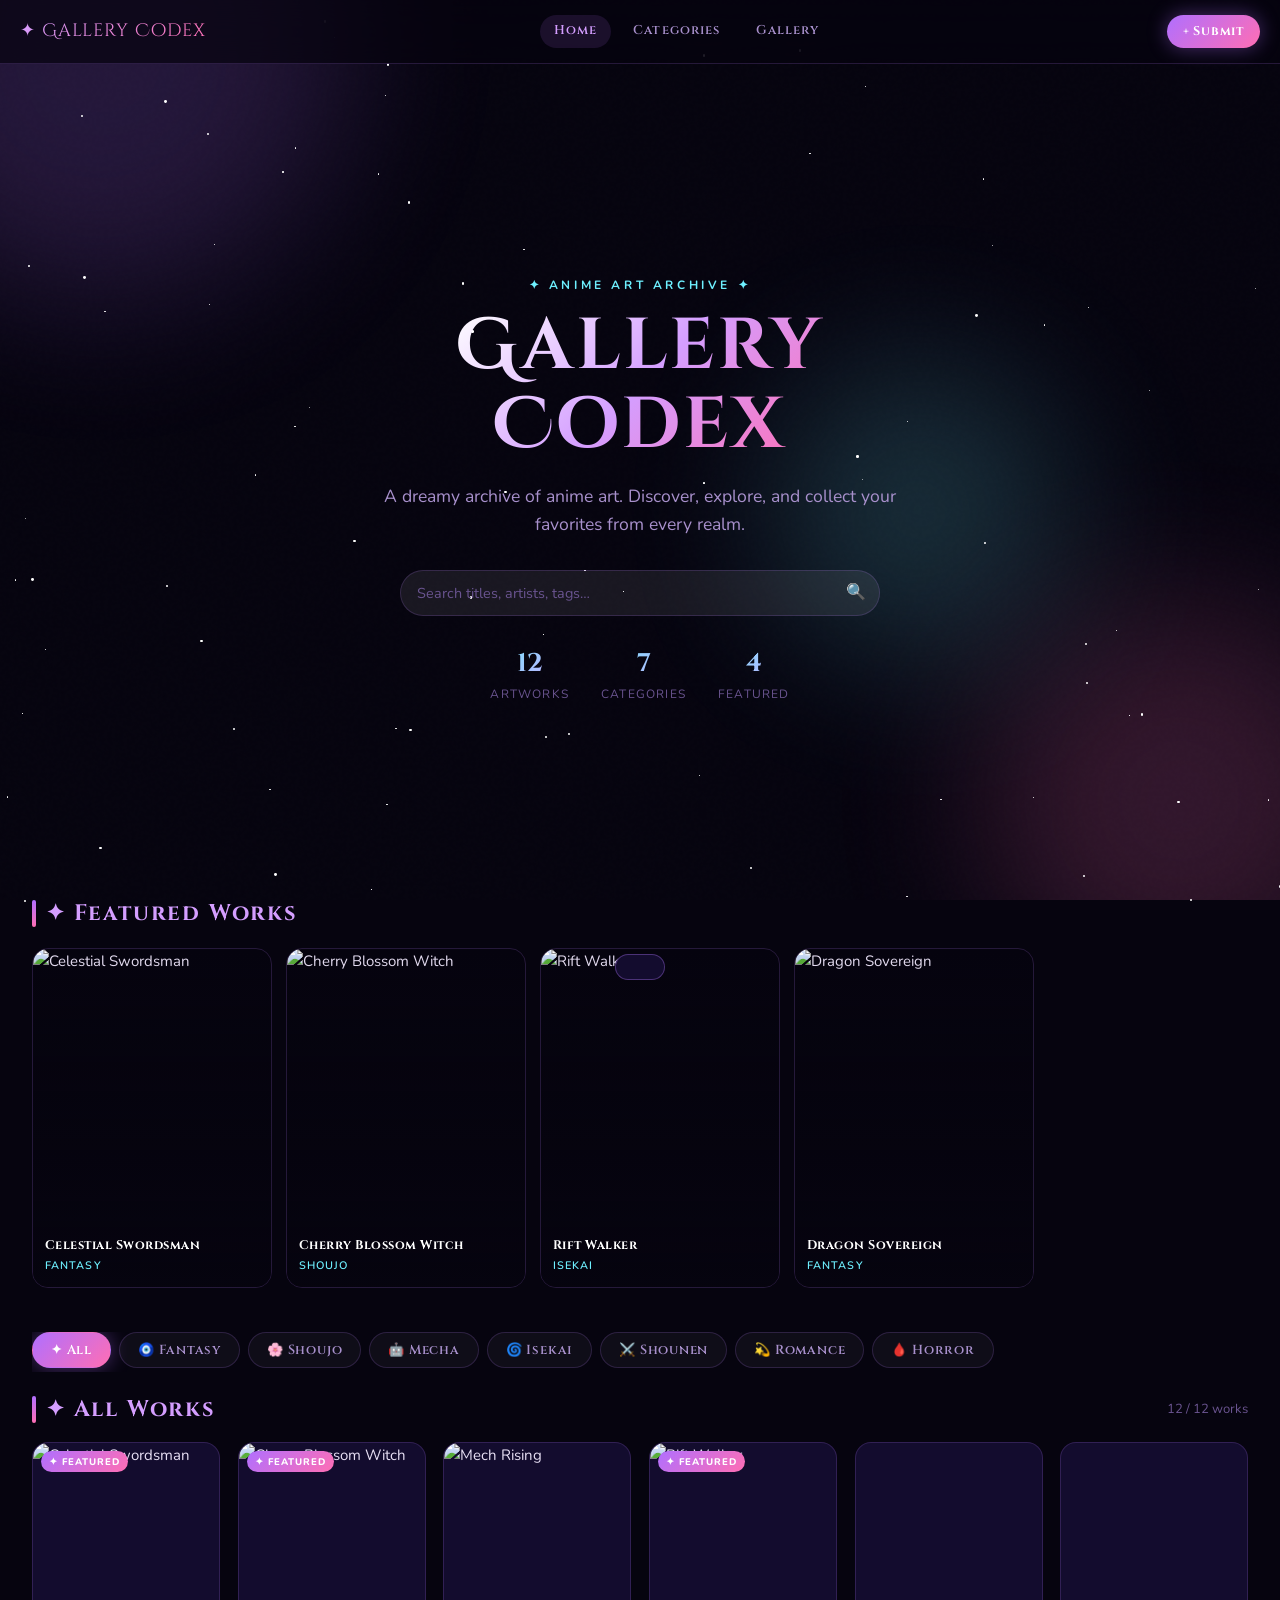
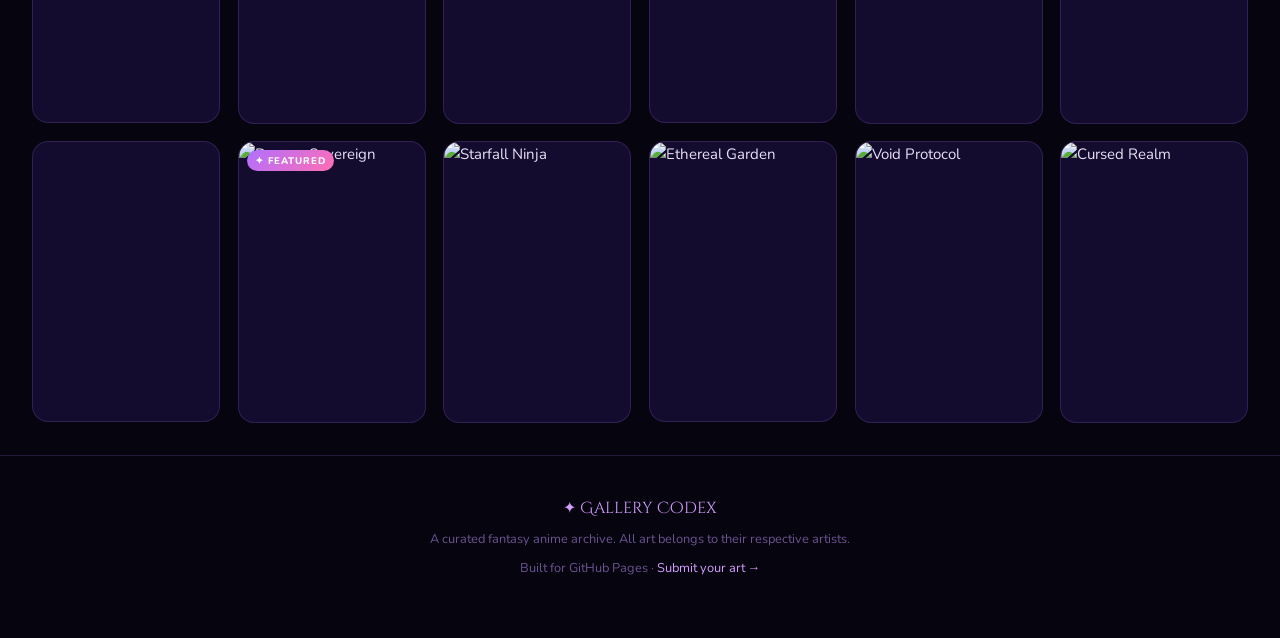
==== index.html @ fcce3d4d "Add files via upload" ====
<!DOCTYPE html>
<html lang="en">
<head>
  <meta charset="UTF-8">
  <meta name="viewport" content="width=device-width, initial-scale=1.0">
  <title>Gallery Codex — Anime Art Universe</title>
  <meta name="description" content="Discover and explore curated anime artwork in the Gallery Codex — your fantasy anime art universe.">
  <link rel="stylesheet" href="style.css">
</head>
<body>
  <!-- Background atmosphere -->
  <div class="bg-orbs">
    <div class="orb orb1"></div>
    <div class="orb orb2"></div>
    <div class="orb orb3"></div>
  </div>
  <div class="stars"></div>

  <!-- Navigation -->
  <nav class="nav">
    <a class="nav-logo" href="index.html">✦ Gallery Codex</a>
    <div class="nav-links">
      <a class="nav-link active" href="index.html">Home</a>
      <a class="nav-link" href="category.html">Categories</a>
      <a class="nav-link" href="gallery.html">Gallery</a>
    </div>
    <a class="nav-btn" href="#" id="submitBtn">+ Submit</a>
  </nav>

  <div class="page-wrap">

    <!-- Hero -->
    <section class="hero">
      <div class="hero-eyebrow">✦ ANIME ART ARCHIVE ✦</div>
      <h1 class="hero-title">Gallery<br>Codex</h1>
      <p class="hero-sub">A dreamy archive of anime art. Discover, explore, and collect your favorites from every realm.</p>

      <!-- Search -->
      <div class="hero-search">
        <div class="search-wrap">
          <input class="search-input" id="heroSearch" type="text" placeholder="Search titles, artists, tags…">
          <span class="search-icon">🔍</span>
        </div>
      </div>

      <!-- Stats (filled dynamically) -->
      <div class="hero-stats">
        <div class="stat"><div class="stat-num" id="statArt">—</div><div class="stat-label">Artworks</div></div>
        <div class="stat"><div class="stat-num" id="statCat">—</div><div class="stat-label">Categories</div></div>
        <div class="stat"><div class="stat-num" id="statFeat">—</div><div class="stat-label">Featured</div></div>
      </div>
    </section>

    <div class="container">

      <!-- Featured scrollable row -->
      <section class="reveal" style="margin-bottom:36px;">
        <div class="section-title" style="margin-bottom:16px;">✦ Featured Works</div>
        <div class="featured-row" id="featuredRow">
          <!-- skeleton loaders -->
          <div class="skeleton" style="width:200px;height:280px;flex-shrink:0;border-radius:16px;"></div>
          <div class="skeleton" style="width:200px;height:280px;flex-shrink:0;border-radius:16px;"></div>
          <div class="skeleton" style="width:200px;height:280px;flex-shrink:0;border-radius:16px;"></div>
        </div>
      </section>

      <!-- Category filter pills -->
      <section class="reveal" style="margin-bottom:20px;">
        <div class="cat-pills" id="catPills"></div>
      </section>

      <!-- Gallery heading + count -->
      <div class="reveal" style="display:flex;align-items:center;justify-content:space-between;margin-bottom:14px;flex-wrap:wrap;gap:8px;">
        <div class="section-title">✦ All Works</div>
        <span style="color:var(--text3);font-size:0.82rem;" id="resultCount"></span>
      </div>

      <!-- Main grid -->
      <div class="card-grid" id="mainGrid">
        <!-- skeleton placeholders -->
        <div class="skeleton"></div><div class="skeleton"></div>
        <div class="skeleton"></div><div class="skeleton"></div>
        <div class="skeleton"></div><div class="skeleton"></div>
      </div>

      <div class="empty-state hidden" id="emptyState">
        <div class="icon">🌌</div>
        <div>No artworks found in this realm.</div>
      </div>

      <!-- Load more -->
      <button class="load-more hidden" id="loadMore">Load More ↓</button>

      <div class="spacer"></div>
    </div>

    <!-- Footer -->
    <footer>
      <div class="logo">✦ Gallery Codex</div>
      <p>A curated fantasy anime archive. All art belongs to their respective artists.</p>
      <p style="margin-top:8px;">Built for GitHub Pages · <a href="#" id="footerForm" style="color:var(--primary2);">Submit your art →</a></p>
    </footer>
  </div>

  <script src="config.js"></script>
  <script src="script.js"></script>
  <script>
    // ── Index page logic ──────────────────────────────────────
    let ALL_DATA = [];
    let filtered = [];
    let currentCat = "all";
    let page = 0;
    const PER_PAGE = CONFIG.itemsPerPage;

    // Init
    document.addEventListener("DOMContentLoaded", async () => {
      ALL_DATA = await loadGalleryData();
      updateStats();
      renderFeatured();
      buildCategoryPills();
      applyFilter("all");

      // Submit button → form link
      document.getElementById("submitBtn").href = CONFIG.FORM_URL;
      document.getElementById("footerForm").href = CONFIG.FORM_URL;

      // Hero search
      const heroSearch = document.getElementById("heroSearch");
      heroSearch.addEventListener("input", () => {
        const q = heroSearch.value.toLowerCase().trim();
        if (q.length === 0) { applyFilter(currentCat); return; }
        filtered = ALL_DATA.filter(d =>
          d.title.toLowerCase().includes(q) ||
          (d.artist || "").toLowerCase().includes(q) ||
          (d.tags || "").toLowerCase().includes(q) ||
          (d.category || "").toLowerCase().includes(q)
        );
        page = 0;
        showPage();
      });

      // Load more
      document.getElementById("loadMore").addEventListener("click", () => {
        page++;
        showPage(true);
      });
    });

    function updateStats() {
      const cats = new Set(ALL_DATA.map(d => d.category).filter(Boolean));
      const feat = ALL_DATA.filter(d => d.featured === "true").length;
      document.getElementById("statArt").textContent = ALL_DATA.length;
      document.getElementById("statCat").textContent = cats.size;
      document.getElementById("statFeat").textContent = feat;
    }

    function renderFeatured() {
      const row = document.getElementById("featuredRow");
      row.innerHTML = "";
      ALL_DATA.filter(d => d.featured === "true").slice(0, 8).forEach(item => {
        const card = document.createElement("div");
        card.className = "featured-card";
        card.innerHTML = `
          <img src="${item.image}" alt="${item.title}" loading="lazy"
               onerror="this.src='https://picsum.photos/seed/${item.id}/400/560'">
          <div class="card-overlay">
            <div class="card-title">${item.title}</div>
            <div class="card-cat">${item.category}</div>
          </div>
        `;
        card.addEventListener("click", () => openModal(item));
        row.appendChild(card);
      });
    }

    function buildCategoryPills() {
      const pills = document.getElementById("catPills");
      pills.innerHTML = "";
      const cats = ["all", ...new Set(ALL_DATA.map(d => d.category).filter(Boolean))];
      cats.forEach(cat => {
        const btn = document.createElement("button");
        btn.className = "cat-pill" + (cat === "all" ? " active" : "");
        const meta = CONFIG.categories.find(c => c.id === cat);
        btn.textContent = meta ? `${meta.icon} ${meta.label}` : cat.charAt(0).toUpperCase() + cat.slice(1);
        btn.addEventListener("click", () => {
          document.querySelectorAll(".cat-pill").forEach(p => p.classList.remove("active"));
          btn.classList.add("active");
          currentCat = cat;
          document.getElementById("heroSearch").value = "";
          applyFilter(cat);
        });
        pills.appendChild(btn);
      });
    }

    function applyFilter(cat) {
      currentCat = cat;
      filtered = cat === "all" ? [...ALL_DATA] : ALL_DATA.filter(d => d.category === cat);
      page = 0;
      showPage();
    }

    function showPage(append = false) {
      const grid = document.getElementById("mainGrid");
      const start = page * PER_PAGE;
      const slice = filtered.slice(start, start + PER_PAGE);
      const countEl = document.getElementById("resultCount");
      const loadBtn = document.getElementById("loadMore");
      const emptyEl = document.getElementById("emptyState");

      if (!append) grid.innerHTML = "";

      if (filtered.length === 0) {
        emptyEl.classList.remove("hidden");
        countEl.textContent = "";
        loadBtn.classList.add("hidden");
        return;
      }
      emptyEl.classList.add("hidden");

      // Count display
      const shown = Math.min((page + 1) * PER_PAGE, filtered.length);
      countEl.textContent = `${shown} / ${filtered.length} works`;

      slice.forEach((item, i) => grid.appendChild(buildCard(item, append ? i : page * PER_PAGE + i)));

      // Load more visibility
      if (shown < filtered.length) loadBtn.classList.remove("hidden");
      else loadBtn.classList.add("hidden");
    }
  </script>
</body>
</html>
---- style.css ----
/* ============================================================
   GALLERY CODEX — Global Stylesheet
   Theme: Fantasy · Dreamy · Dark Aurora
   Mobile-first, scales to desktop
   ============================================================ */

@import url('https://fonts.googleapis.com/css2?family=Cinzel+Decorative:wght@400;700;900&family=Cinzel:wght@400;600;700&family=Nunito:ital,wght@0,300;0,400;0,600;0,700;1,400&display=swap');

/* ── CSS Variables ──────────────────────────────────────────── */
:root {
  --bg:         #06040f;
  --bg2:        #0d0820;
  --bg3:        #130c2e;
  --surface:    rgba(255,255,255,0.04);
  --surface2:   rgba(255,255,255,0.08);
  --border:     rgba(180,120,255,0.18);
  --border2:    rgba(180,120,255,0.35);

  --primary:    #b06fff;
  --primary2:   #d49eff;
  --accent1:    #ff6eb4;
  --accent2:    #6ef0ff;
  --accent3:    #ffe06e;
  --gold:       #ffd77a;

  --text:       #e8e0f5;
  --text2:      #a890cc;
  --text3:      #6a5490;

  --radius:     16px;
  --radius-sm:  8px;
  --radius-lg:  24px;
  --shadow:     0 8px 32px rgba(80,20,160,0.35);
  --glow:       0 0 20px rgba(176,111,255,0.4);
  --glow2:      0 0 40px rgba(255,110,180,0.3);

  --nav-h:      64px;
  --font-disp:  'Cinzel Decorative', serif;
  --font-head:  'Cinzel', serif;
  --font-body:  'Nunito', sans-serif;

  --ease-bounce: cubic-bezier(0.34,1.56,0.64,1);
  --ease-smooth: cubic-bezier(0.4,0,0.2,1);
}

/* ── Reset ──────────────────────────────────────────────────── */
*, *::before, *::after { box-sizing: border-box; margin: 0; padding: 0; }
html { scroll-behavior: smooth; }
body {
  background: var(--bg);
  color: var(--text);
  font-family: var(--font-body);
  font-size: 15px;
  line-height: 1.6;
  min-height: 100vh;
  overflow-x: hidden;
}
img { display: block; max-width: 100%; }
a { color: inherit; text-decoration: none; }
button { cursor: pointer; border: none; background: none; font-family: inherit; }

/* ── Scrollbar ──────────────────────────────────────────────── */
::-webkit-scrollbar { width: 6px; }
::-webkit-scrollbar-track { background: var(--bg2); }
::-webkit-scrollbar-thumb { background: var(--primary); border-radius: 99px; }

/* ── Background Orbs ────────────────────────────────────────── */
.bg-orbs {
  position: fixed; inset: 0; z-index: 0; pointer-events: none; overflow: hidden;
}
.orb {
  position: absolute; border-radius: 50%; filter: blur(80px); opacity: 0.18;
  animation: orbFloat 12s ease-in-out infinite alternate;
}
.orb1 { width: 500px; height: 500px; background: var(--primary); top: -200px; left: -150px; animation-delay: 0s; }
.orb2 { width: 400px; height: 400px; background: var(--accent1); bottom: -100px; right: -100px; animation-delay: -4s; }
.orb3 { width: 300px; height: 300px; background: var(--accent2); top: 40%; left: 60%; animation-delay: -8s; }
@keyframes orbFloat {
  from { transform: translate(0,0) scale(1); }
  to   { transform: translate(30px, 40px) scale(1.1); }
}

/* ── Star Particles ─────────────────────────────────────────── */
.stars { position: fixed; inset: 0; z-index: 0; pointer-events: none; }
.star {
  position: absolute; border-radius: 50%; background: #fff;
  animation: twinkle var(--dur, 3s) ease-in-out infinite alternate;
}
@keyframes twinkle { from { opacity: 0.1; } to { opacity: 0.8; } }

/* ── Noise Overlay ──────────────────────────────────────────── */
body::after {
  content: ''; position: fixed; inset: 0; z-index: 1; pointer-events: none;
  background-image: url("data:image/svg+xml,%3Csvg viewBox='0 0 256 256' xmlns='http://www.w3.org/2000/svg'%3E%3Cfilter id='n'%3E%3CfeTurbulence type='fractalNoise' baseFrequency='0.9' numOctaves='4' stitchTiles='stitch'/%3E%3C/filter%3E%3Crect width='100%25' height='100%25' filter='url(%23n)' opacity='0.03'/%3E%3C/svg%3E");
  opacity: 0.4;
}

/* ── NAV ────────────────────────────────────────────────────── */
.nav {
  position: fixed; top: 0; left: 0; right: 0; z-index: 100;
  height: var(--nav-h);
  display: flex; align-items: center; justify-content: space-between;
  padding: 0 20px;
  background: rgba(6,4,15,0.7);
  backdrop-filter: blur(20px);
  border-bottom: 1px solid var(--border);
}
.nav-logo {
  font-family: var(--font-disp); font-size: 1.1rem;
  background: linear-gradient(135deg, var(--primary2), var(--accent1));
  -webkit-background-clip: text; -webkit-text-fill-color: transparent;
  letter-spacing: 0.05em;
}
.nav-links { display: flex; gap: 8px; }
.nav-link {
  padding: 6px 14px; border-radius: 99px; font-size: 0.8rem; font-weight: 600;
  color: var(--text2); transition: all 0.2s var(--ease-smooth);
  font-family: var(--font-head); letter-spacing: 0.08em;
}
.nav-link:hover, .nav-link.active {
  color: var(--primary2);
  background: rgba(176,111,255,0.12);
}
.nav-btn {
  padding: 7px 16px; border-radius: 99px; font-size: 0.78rem; font-weight: 700;
  background: linear-gradient(135deg, var(--primary), var(--accent1));
  color: #fff; font-family: var(--font-head); letter-spacing: 0.06em;
  transition: all 0.2s var(--ease-smooth); box-shadow: var(--glow);
}
.nav-btn:hover { transform: translateY(-1px); box-shadow: var(--glow), var(--glow2); }

.page-wrap {
  position: relative; z-index: 2;
  padding-top: var(--nav-h);
  min-height: 100vh;
}

/* ── SEARCH BAR ─────────────────────────────────────────────── */
.search-wrap {
  position: relative; display: flex; align-items: center;
}
.search-input {
  width: 100%; padding: 12px 44px 12px 16px;
  background: var(--surface2); border: 1px solid var(--border);
  border-radius: 99px; color: var(--text); font-family: var(--font-body);
  font-size: 0.9rem; outline: none; transition: all 0.25s;
}
.search-input::placeholder { color: var(--text3); }
.search-input:focus {
  border-color: var(--primary); box-shadow: var(--glow);
  background: rgba(176,111,255,0.08);
}
.search-icon {
  position: absolute; right: 14px; color: var(--text3);
  font-size: 1rem; pointer-events: none;
}

/* ── SECTION TITLES ─────────────────────────────────────────── */
.section-title {
  font-family: var(--font-head); font-size: clamp(1.1rem, 4vw, 1.4rem);
  font-weight: 700; color: var(--primary2);
  letter-spacing: 0.08em;
  display: flex; align-items: center; gap: 10px;
}
.section-title::before {
  content: ''; display: inline-block;
  width: 4px; height: 1.2em; border-radius: 2px;
  background: linear-gradient(to bottom, var(--primary), var(--accent1));
}

/* ── GRID ───────────────────────────────────────────────────── */
.card-grid {
  display: grid;
  grid-template-columns: repeat(2, 1fr);
  gap: 14px;
}
@media (min-width: 480px) { .card-grid { grid-template-columns: repeat(3, 1fr); } }
@media (min-width: 768px) { .card-grid { grid-template-columns: repeat(4, 1fr); gap: 18px; } }
@media (min-width: 1200px) { .card-grid { grid-template-columns: repeat(6, 1fr); } }

/* ── CARD ───────────────────────────────────────────────────── */
.card {
  position: relative; border-radius: var(--radius);
  overflow: hidden; cursor: pointer;
  aspect-ratio: 2/3;
  background: var(--bg3);
  border: 1px solid var(--border);
  transition: transform 0.3s var(--ease-bounce), box-shadow 0.3s var(--ease-smooth);
  animation: cardIn 0.5s var(--ease-bounce) both;
}
@keyframes cardIn {
  from { opacity: 0; transform: translateY(20px) scale(0.95); }
  to   { opacity: 1; transform: none; }
}
.card:hover {
  transform: translateY(-6px) scale(1.02);
  box-shadow: var(--shadow), var(--glow);
  border-color: var(--primary);
  z-index: 2;
}
.card img {
  width: 100%; height: 100%; object-fit: cover;
  transition: transform 0.5s var(--ease-smooth);
}
.card:hover img { transform: scale(1.08); }
.card-overlay {
  position: absolute; inset: 0;
  background: linear-gradient(to top, rgba(6,4,15,0.95) 0%, rgba(6,4,15,0.4) 50%, transparent 100%);
  display: flex; flex-direction: column; justify-content: flex-end;
  padding: 12px; opacity: 0; transition: opacity 0.3s;
}
.card:hover .card-overlay { opacity: 1; }
.card-title {
  font-family: var(--font-head); font-size: 0.78rem; font-weight: 700;
  color: #fff; line-height: 1.3; letter-spacing: 0.04em;
}
.card-cat {
  font-size: 0.68rem; color: var(--accent2); margin-top: 3px;
  font-weight: 600; text-transform: uppercase; letter-spacing: 0.1em;
}
.card-badge {
  position: absolute; top: 8px; left: 8px;
  background: linear-gradient(135deg, var(--primary), var(--accent1));
  color: #fff; font-size: 0.6rem; font-weight: 800;
  padding: 3px 8px; border-radius: 99px; letter-spacing: 0.1em;
  text-transform: uppercase;
}

/* ── CATEGORY PILLS ─────────────────────────────────────────── */
.cat-pills {
  display: flex; gap: 8px; overflow-x: auto; padding-bottom: 4px;
  scrollbar-width: none;
}
.cat-pills::-webkit-scrollbar { display: none; }
.cat-pill {
  flex-shrink: 0; padding: 8px 18px; border-radius: 99px;
  background: var(--surface); border: 1px solid var(--border);
  color: var(--text2); font-size: 0.82rem; font-weight: 600;
  font-family: var(--font-head); letter-spacing: 0.06em;
  transition: all 0.2s var(--ease-smooth); cursor: pointer;
}
.cat-pill:hover { border-color: var(--primary); color: var(--primary2); }
.cat-pill.active {
  background: linear-gradient(135deg, var(--primary), var(--accent1));
  border-color: transparent; color: #fff;
  box-shadow: var(--glow);
}

/* ── FEATURED ROW ───────────────────────────────────────────── */
.featured-row {
  display: flex; gap: 14px; overflow-x: auto; padding-bottom: 8px;
  scrollbar-width: none;
}
.featured-row::-webkit-scrollbar { display: none; }
.featured-card {
  flex-shrink: 0; width: 200px; height: 280px;
  border-radius: var(--radius); overflow: hidden; position: relative;
  border: 1px solid var(--border);
  transition: transform 0.3s var(--ease-bounce), box-shadow 0.3s;
  cursor: pointer;
}
@media (min-width: 768px) { .featured-card { width: 240px; height: 340px; } }
.featured-card:hover {
  transform: translateY(-8px) scale(1.03);
  box-shadow: var(--shadow), var(--glow), var(--glow2);
  border-color: var(--accent1);
}
.featured-card img { width: 100%; height: 100%; object-fit: cover; }
.featured-card .card-overlay { opacity: 1; }

/* ── TOAST ──────────────────────────────────────────────────── */
.toast {
  position: fixed; bottom: 20px; left: 50%; transform: translateX(-50%) translateY(100px);
  background: var(--bg3); border: 1px solid var(--border2);
  color: var(--text); padding: 12px 24px; border-radius: 99px;
  font-size: 0.85rem; font-weight: 600; z-index: 999;
  transition: transform 0.35s var(--ease-bounce);
  backdrop-filter: blur(12px); white-space: nowrap;
}
.toast.show { transform: translateX(-50%) translateY(0); }

/* ── LOADING SKELETON ───────────────────────────────────────── */
.skeleton {
  background: linear-gradient(90deg, var(--bg3) 25%, var(--surface2) 50%, var(--bg3) 75%);
  background-size: 200% 100%;
  animation: shimmer 1.5s infinite;
  border-radius: var(--radius);
  aspect-ratio: 2/3;
}
@keyframes shimmer { from { background-position: 200% 0; } to { background-position: -200% 0; } }

/* ── MODAL / LIGHTBOX ───────────────────────────────────────── */
.modal-bg {
  position: fixed; inset: 0; z-index: 200;
  background: rgba(6,4,15,0.92);
  backdrop-filter: blur(12px);
  display: flex; align-items: center; justify-content: center;
  padding: 20px;
  opacity: 0; pointer-events: none;
  transition: opacity 0.3s;
}
.modal-bg.open { opacity: 1; pointer-events: all; }
.modal {
  background: var(--bg2); border: 1px solid var(--border2);
  border-radius: var(--radius-lg); overflow: hidden;
  max-width: 900px; width: 100%;
  display: flex; flex-direction: column;
  max-height: 90vh; overflow-y: auto;
  box-shadow: var(--shadow), var(--glow);
  transform: scale(0.9); transition: transform 0.35s var(--ease-bounce);
}
.modal-bg.open .modal { transform: scale(1); }
@media (min-width: 700px) { .modal { flex-direction: row; } }
.modal-img { width: 100%; max-height: 300px; object-fit: cover; }
@media (min-width: 700px) { .modal-img { width: 45%; max-height: none; } }
.modal-info { padding: 24px; flex: 1; display: flex; flex-direction: column; gap: 12px; }
.modal-title {
  font-family: var(--font-head); font-size: 1.4rem; font-weight: 700;
  background: linear-gradient(135deg, var(--primary2), var(--accent1));
  -webkit-background-clip: text; -webkit-text-fill-color: transparent;
}
.modal-artist { color: var(--text2); font-size: 0.85rem; }
.modal-cat {
  display: inline-block; padding: 4px 14px; border-radius: 99px;
  background: rgba(176,111,255,0.15); border: 1px solid var(--primary);
  color: var(--primary2); font-size: 0.78rem; font-weight: 700;
  letter-spacing: 0.08em; text-transform: uppercase; width: fit-content;
}
.modal-desc { color: var(--text2); font-size: 0.9rem; line-height: 1.7; }
.modal-tags { display: flex; flex-wrap: wrap; gap: 6px; }
.tag {
  padding: 4px 12px; border-radius: 99px;
  background: var(--surface); border: 1px solid var(--border);
  color: var(--text2); font-size: 0.75rem; font-weight: 600;
}
.modal-close {
  position: absolute; top: 16px; right: 16px;
  background: var(--surface2); border: 1px solid var(--border);
  color: var(--text); width: 36px; height: 36px; border-radius: 50%;
  font-size: 1.1rem; display: flex; align-items: center; justify-content: center;
  transition: all 0.2s; cursor: pointer;
}
.modal-close:hover { background: rgba(255,110,180,0.2); border-color: var(--accent1); }
.modal-actions { display: flex; gap: 10px; margin-top: auto; padding-top: 12px; }
.btn {
  flex: 1; padding: 10px 16px; border-radius: 99px;
  font-family: var(--font-head); font-size: 0.8rem; font-weight: 700;
  letter-spacing: 0.08em; transition: all 0.2s var(--ease-smooth);
  display: flex; align-items: center; justify-content: center; gap: 6px;
}
.btn-primary {
  background: linear-gradient(135deg, var(--primary), var(--accent1));
  color: #fff; box-shadow: var(--glow);
}
.btn-primary:hover { transform: translateY(-2px); box-shadow: var(--glow), var(--glow2); }
.btn-ghost {
  background: var(--surface); border: 1px solid var(--border);
  color: var(--text2);
}
.btn-ghost:hover { border-color: var(--primary); color: var(--primary2); }

/* ── FOOTER ─────────────────────────────────────────────────── */
footer {
  text-align: center; padding: 40px 20px 60px;
  color: var(--text3); font-size: 0.8rem;
  border-top: 1px solid var(--border);
}
footer .logo { font-family: var(--font-disp); font-size: 1rem; color: var(--primary2); margin-bottom: 8px; }

/* ── UTILITY ─────────────────────────────────────────────────── */
.container { max-width: 1400px; margin: 0 auto; padding: 0 16px; }
@media (min-width: 768px) { .container { padding: 0 32px; } }
.spacer { height: 32px; }
.hidden { display: none !important; }
.empty-state {
  grid-column: 1/-1; text-align: center; padding: 60px 20px;
  color: var(--text3); font-family: var(--font-head);
}
.empty-state .icon { font-size: 3rem; margin-bottom: 12px; }
.load-more {
  width: 100%; padding: 14px; border-radius: 99px; margin-top: 24px;
  background: var(--surface); border: 1px solid var(--border2);
  color: var(--primary2); font-family: var(--font-head);
  font-size: 0.85rem; font-weight: 700; letter-spacing: 0.1em;
  transition: all 0.25s var(--ease-smooth);
}
.load-more:hover {
  background: rgba(176,111,255,0.15);
  box-shadow: var(--glow); transform: translateY(-2px);
}
.no-results { display: none; }

/* ── HERO ────────────────────────────────────────────────────── */
.hero {
  min-height: 65vw; max-height: 600px;
  display: flex; flex-direction: column; align-items: center; justify-content: center;
  text-align: center; padding: 60px 24px 40px;
  position: relative; overflow: hidden;
}
.hero-eyebrow {
  font-size: 0.75rem; letter-spacing: 0.3em; text-transform: uppercase;
  color: var(--accent2); font-weight: 700; margin-bottom: 12px;
  animation: fadeUp 0.6s var(--ease-smooth) 0.1s both;
}
.hero-title {
  font-family: var(--font-disp); font-size: clamp(2rem, 8vw, 4.5rem);
  line-height: 1.1; letter-spacing: 0.04em; margin-bottom: 16px;
  background: linear-gradient(135deg, #fff 0%, var(--primary2) 50%, var(--accent1) 100%);
  -webkit-background-clip: text; -webkit-text-fill-color: transparent;
  animation: fadeUp 0.6s var(--ease-smooth) 0.2s both;
}
.hero-sub {
  font-size: clamp(0.9rem, 2.5vw, 1.1rem); color: var(--text2);
  max-width: 520px; margin-bottom: 32px;
  animation: fadeUp 0.6s var(--ease-smooth) 0.3s both;
}
.hero-search {
  width: 100%; max-width: 480px; margin-bottom: 28px;
  animation: fadeUp 0.6s var(--ease-smooth) 0.4s both;
}
.hero-stats {
  display: flex; gap: 32px; justify-content: center;
  animation: fadeUp 0.6s var(--ease-smooth) 0.5s both;
}
.stat { text-align: center; }
.stat-num {
  font-family: var(--font-head); font-size: 1.6rem; font-weight: 700;
  background: linear-gradient(135deg, var(--accent2), var(--primary2));
  -webkit-background-clip: text; -webkit-text-fill-color: transparent;
}
.stat-label { font-size: 0.75rem; color: var(--text3); text-transform: uppercase; letter-spacing: 0.1em; }
@keyframes fadeUp {
  from { opacity: 0; transform: translateY(24px); }
  to   { opacity: 1; transform: none; }
}

/* ── CATEGORY PAGE CARDS ────────────────────────────────────── */
.cat-big-grid {
  display: grid;
  grid-template-columns: repeat(2, 1fr);
  gap: 14px;
}
@media (min-width: 600px) { .cat-big-grid { grid-template-columns: repeat(3, 1fr); } }
@media (min-width: 900px) { .cat-big-grid { grid-template-columns: repeat(4, 1fr); } }
.cat-big-card {
  position: relative; border-radius: var(--radius-lg); overflow: hidden;
  aspect-ratio: 1; cursor: pointer;
  border: 1px solid var(--border);
  transition: all 0.3s var(--ease-bounce);
}
.cat-big-card:hover {
  transform: translateY(-6px) scale(1.02);
  border-color: var(--primary); box-shadow: var(--shadow), var(--glow);
}
.cat-big-card img { width: 100%; height: 100%; object-fit: cover; }
.cat-big-label {
  position: absolute; inset: 0; display: flex; flex-direction: column;
  align-items: center; justify-content: flex-end; padding: 20px;
  background: linear-gradient(to top, rgba(6,4,15,0.9) 0%, transparent 60%);
}
.cat-big-icon { font-size: 2rem; margin-bottom: 4px; }
.cat-big-name {
  font-family: var(--font-head); font-size: 1rem; font-weight: 700;
  color: #fff; letter-spacing: 0.08em; text-transform: uppercase;
}
.cat-big-count { font-size: 0.75rem; color: var(--text2); }
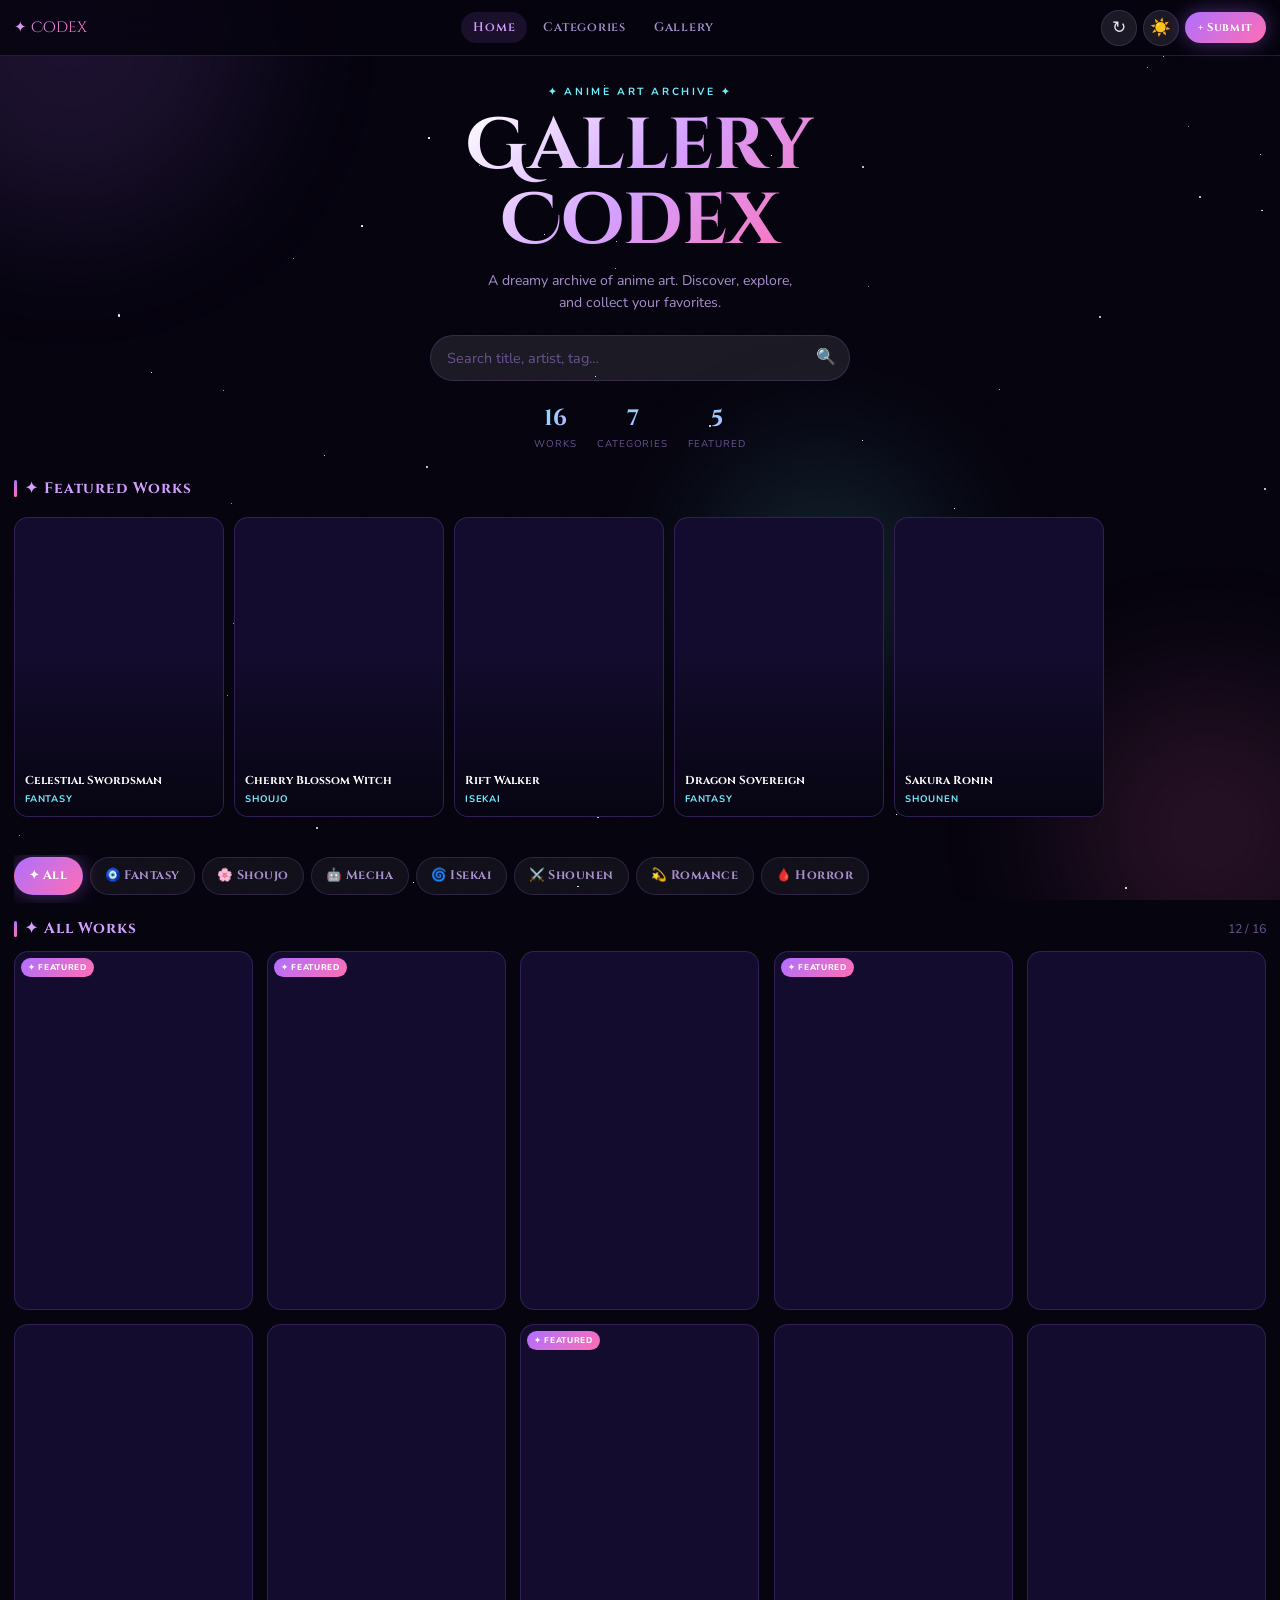
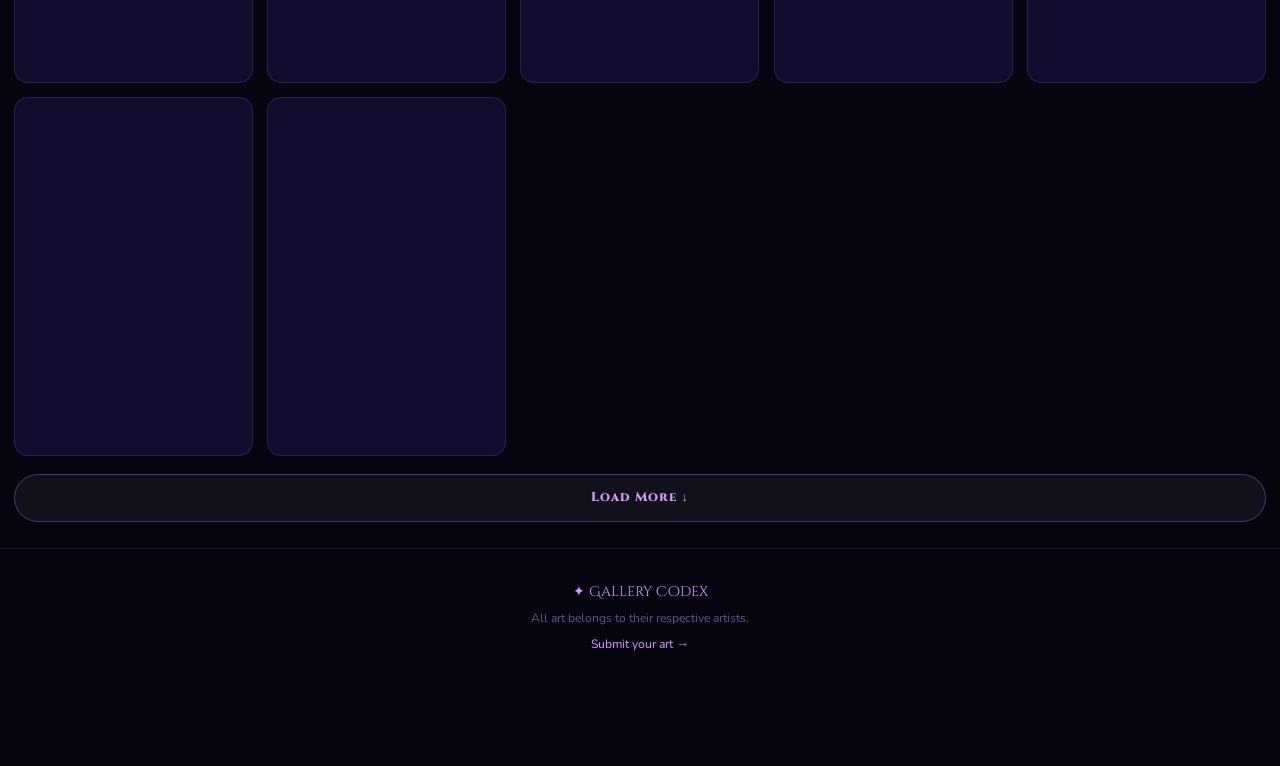
==== commit fe158ce2: "Add files via upload" ====
--- a/index.html
+++ b/index.html
@@ -2,232 +2,244 @@
 <html lang="en">
 <head>
   <meta charset="UTF-8">
-  <meta name="viewport" content="width=device-width, initial-scale=1.0">
+  <meta name="viewport" content="width=device-width, initial-scale=1.0, viewport-fit=cover">
+  <meta name="theme-color" content="#06040f">
   <title>Gallery Codex — Anime Art Universe</title>
   <meta name="description" content="Discover and explore curated anime artwork in the Gallery Codex — your fantasy anime art universe.">
   <link rel="stylesheet" href="style.css">
 </head>
 <body>
-  <!-- Background atmosphere -->
-  <div class="bg-orbs">
-    <div class="orb orb1"></div>
-    <div class="orb orb2"></div>
-    <div class="orb orb3"></div>
-  </div>
-  <div class="stars"></div>
-
-  <!-- Navigation -->
-  <nav class="nav">
-    <a class="nav-logo" href="index.html">✦ Gallery Codex</a>
-    <div class="nav-links">
-      <a class="nav-link active" href="index.html">Home</a>
-      <a class="nav-link" href="category.html">Categories</a>
-      <a class="nav-link" href="gallery.html">Gallery</a>
-    </div>
-    <a class="nav-btn" href="#" id="submitBtn">+ Submit</a>
-  </nav>
-
-  <div class="page-wrap">
+
+<!-- ── LOADING SCREEN ─────────────────────────────────────── -->
+<div id="loadingScreen">
+  <div class="loader-outer">
+    <div class="loader-ring lr1"></div>
+    <div class="loader-ring lr2"></div>
+    <div class="loader-logo">✦</div>
+  </div>
+  <div class="loader-text">Gallery Codex</div>
+  <div class="loader-bar-wrap"><div class="loader-bar"></div></div>
+</div>
+
+<!-- ── BACKGROUND ─────────────────────────────────────────── -->
+<div class="bg-orbs">
+  <div class="orb orb1"></div><div class="orb orb2"></div><div class="orb orb3"></div>
+</div>
+<div class="stars"></div>
+
+<!-- ── TOP NAV ────────────────────────────────────────────── -->
+<nav class="nav">
+  <a class="nav-logo" href="index.html">✦ Codex</a>
+
+  <!-- Desktop links -->
+  <div class="nav-links">
+    <a class="nav-link active" href="index.html">Home</a>
+    <a class="nav-link" href="category.html">Categories</a>
+    <a class="nav-link" href="gallery.html">Gallery</a>
+  </div>
+
+  <div class="nav-actions">
+    <button class="icon-btn refresh-btn" onclick="refreshPage()" title="Refresh" aria-label="Refresh">↻</button>
+    <button class="icon-btn theme-btn" onclick="toggleTheme()" title="Toggle theme" aria-label="Toggle theme">☀️</button>
+    <a class="nav-submit" href="#" id="submitBtn">+ Submit</a>
+  </div>
+</nav>
+
+<!-- ── PAGE CONTENT ───────────────────────────────────────── -->
+<div class="page-wrap">
+  <div class="container">
 
     <!-- Hero -->
     <section class="hero">
       <div class="hero-eyebrow">✦ ANIME ART ARCHIVE ✦</div>
       <h1 class="hero-title">Gallery<br>Codex</h1>
-      <p class="hero-sub">A dreamy archive of anime art. Discover, explore, and collect your favorites from every realm.</p>
-
-      <!-- Search -->
+      <p class="hero-sub">A dreamy archive of anime art. Discover, explore, and collect your favorites.</p>
       <div class="hero-search">
         <div class="search-wrap">
-          <input class="search-input" id="heroSearch" type="text" placeholder="Search titles, artists, tags…">
+          <input class="search-input" id="heroSearch" type="text" placeholder="Search title, artist, tag…" autocomplete="off">
           <span class="search-icon">🔍</span>
         </div>
       </div>
-
-      <!-- Stats (filled dynamically) -->
       <div class="hero-stats">
-        <div class="stat"><div class="stat-num" id="statArt">—</div><div class="stat-label">Artworks</div></div>
+        <div class="stat"><div class="stat-num" id="statArt">—</div><div class="stat-label">Works</div></div>
         <div class="stat"><div class="stat-num" id="statCat">—</div><div class="stat-label">Categories</div></div>
         <div class="stat"><div class="stat-num" id="statFeat">—</div><div class="stat-label">Featured</div></div>
       </div>
     </section>
 
-    <div class="container">
-
-      <!-- Featured scrollable row -->
-      <section class="reveal" style="margin-bottom:36px;">
-        <div class="section-title" style="margin-bottom:16px;">✦ Featured Works</div>
-        <div class="featured-row" id="featuredRow">
-          <!-- skeleton loaders -->
-          <div class="skeleton" style="width:200px;height:280px;flex-shrink:0;border-radius:16px;"></div>
-          <div class="skeleton" style="width:200px;height:280px;flex-shrink:0;border-radius:16px;"></div>
-          <div class="skeleton" style="width:200px;height:280px;flex-shrink:0;border-radius:16px;"></div>
-        </div>
-      </section>
-
-      <!-- Category filter pills -->
-      <section class="reveal" style="margin-bottom:20px;">
-        <div class="cat-pills" id="catPills"></div>
-      </section>
-
-      <!-- Gallery heading + count -->
-      <div class="reveal" style="display:flex;align-items:center;justify-content:space-between;margin-bottom:14px;flex-wrap:wrap;gap:8px;">
-        <div class="section-title">✦ All Works</div>
-        <span style="color:var(--text3);font-size:0.82rem;" id="resultCount"></span>
+    <!-- Featured -->
+    <section style="margin-bottom:28px" class="reveal">
+      <div class="section-title" style="margin-bottom:12px">✦ Featured Works</div>
+      <div class="featured-row" id="featuredRow">
+        <div class="skeleton" style="width:145px;height:210px;flex-shrink:0;border-radius:14px"></div>
+        <div class="skeleton" style="width:145px;height:210px;flex-shrink:0;border-radius:14px"></div>
+        <div class="skeleton" style="width:145px;height:210px;flex-shrink:0;border-radius:14px"></div>
       </div>
-
-      <!-- Main grid -->
-      <div class="card-grid" id="mainGrid">
-        <!-- skeleton placeholders -->
-        <div class="skeleton"></div><div class="skeleton"></div>
-        <div class="skeleton"></div><div class="skeleton"></div>
-        <div class="skeleton"></div><div class="skeleton"></div>
-      </div>
-
-      <div class="empty-state hidden" id="emptyState">
-        <div class="icon">🌌</div>
-        <div>No artworks found in this realm.</div>
-      </div>
-
-      <!-- Load more -->
-      <button class="load-more hidden" id="loadMore">Load More ↓</button>
-
-      <div class="spacer"></div>
+    </section>
+
+    <!-- Category filter -->
+    <section class="reveal" style="margin-bottom:14px">
+      <div class="cat-pills" id="catPills"></div>
+    </section>
+
+    <!-- Count row -->
+    <div class="reveal" style="display:flex;align-items:center;justify-content:space-between;margin-bottom:10px;flex-wrap:wrap;gap:6px">
+      <div class="section-title">✦ All Works</div>
+      <span style="color:var(--text3);font-size:.78rem" id="resultCount"></span>
     </div>
 
-    <!-- Footer -->
-    <footer>
-      <div class="logo">✦ Gallery Codex</div>
-      <p>A curated fantasy anime archive. All art belongs to their respective artists.</p>
-      <p style="margin-top:8px;">Built for GitHub Pages · <a href="#" id="footerForm" style="color:var(--primary2);">Submit your art →</a></p>
-    </footer>
-  </div>
-
-  <script src="config.js"></script>
-  <script src="script.js"></script>
-  <script>
-    // ── Index page logic ──────────────────────────────────────
-    let ALL_DATA = [];
-    let filtered = [];
-    let currentCat = "all";
-    let page = 0;
-    const PER_PAGE = CONFIG.itemsPerPage;
-
-    // Init
-    document.addEventListener("DOMContentLoaded", async () => {
-      ALL_DATA = await loadGalleryData();
-      updateStats();
-      renderFeatured();
-      buildCategoryPills();
-      applyFilter("all");
-
-      // Submit button → form link
-      document.getElementById("submitBtn").href = CONFIG.FORM_URL;
-      document.getElementById("footerForm").href = CONFIG.FORM_URL;
-
-      // Hero search
-      const heroSearch = document.getElementById("heroSearch");
-      heroSearch.addEventListener("input", () => {
-        const q = heroSearch.value.toLowerCase().trim();
-        if (q.length === 0) { applyFilter(currentCat); return; }
-        filtered = ALL_DATA.filter(d =>
-          d.title.toLowerCase().includes(q) ||
-          (d.artist || "").toLowerCase().includes(q) ||
-          (d.tags || "").toLowerCase().includes(q) ||
-          (d.category || "").toLowerCase().includes(q)
-        );
-        page = 0;
-        showPage();
+    <!-- Grid -->
+    <div class="card-grid" id="mainGrid">
+      <div class="skeleton"></div><div class="skeleton"></div>
+      <div class="skeleton"></div><div class="skeleton"></div>
+    </div>
+    <div class="empty-state hidden" id="emptyState"><div class="icon">🌌</div><div>No artworks found.</div></div>
+
+    <button class="load-more hidden" id="loadMore">Load More ↓</button>
+    <div class="spacer"></div>
+  </div>
+
+  <footer>
+    <div class="logo">✦ Gallery Codex</div>
+    <p>All art belongs to their respective artists.</p>
+    <p style="margin-top:6px"><a href="#" id="footerForm" style="color:var(--primary2)">Submit your art →</a></p>
+  </footer>
+</div>
+
+<!-- ── BOTTOM NAV (mobile) ────────────────────────────────── -->
+<nav class="bottom-nav">
+  <div class="bottom-nav-inner">
+    <a class="bnav-item active" href="index.html">
+      <span class="bnav-icon">🏠</span>Home
+    </a>
+    <a class="bnav-item" href="category.html">
+      <span class="bnav-icon">🗂️</span>Categories
+    </a>
+    <a class="bnav-item" href="gallery.html">
+      <span class="bnav-icon">🖼️</span>Gallery
+    </a>
+    <button class="bnav-item" onclick="toggleTheme()">
+      <span class="bnav-icon theme-icon">☀️</span>Theme
+    </button>
+  </div>
+</nav>
+
+<script src="config.js"></script>
+<script src="script.js"></script>
+<script>
+  let ALL_DATA = [];
+  let filtered = [];
+  let currentCat = "all";
+  let page = 0;
+  const PER = CONFIG.itemsPerPage;
+
+  async function init() {
+    ALL_DATA = await loadGalleryData();
+    updateStats();
+    renderFeatured();
+    buildPills();
+    applyFilter("all");
+    checkUrlId(ALL_DATA);
+
+    document.getElementById("submitBtn").href = CONFIG.FORM_URL;
+    document.getElementById("footerForm").href = CONFIG.FORM_URL;
+  }
+
+  document.addEventListener("DOMContentLoaded", () => {
+    init();
+
+    document.getElementById("heroSearch").addEventListener("input", e => {
+      const q = e.target.value.toLowerCase().trim();
+      if (!q) { applyFilter(currentCat); return; }
+      filtered = ALL_DATA.filter(d =>
+        d.title.toLowerCase().includes(q) ||
+        (d.artist||"").toLowerCase().includes(q) ||
+        (d.tags||"").toLowerCase().includes(q) ||
+        (d.category||"").toLowerCase().includes(q)
+      );
+      page = 0; showPage(false);
+    });
+
+    document.getElementById("loadMore").addEventListener("click", () => { page++; showPage(true); });
+
+    window.addEventListener("codex:refresh", () => { init(); });
+  });
+
+  function updateStats() {
+    const cats = new Set(ALL_DATA.map(d => d.category).filter(Boolean));
+    const feat = ALL_DATA.filter(d => d.featured === "true").length;
+    document.getElementById("statArt").textContent = ALL_DATA.length;
+    document.getElementById("statCat").textContent = cats.size;
+    document.getElementById("statFeat").textContent = feat;
+  }
+
+  function renderFeatured() {
+    const row = document.getElementById("featuredRow");
+    row.innerHTML = "";
+    ALL_DATA.filter(d => d.featured === "true").slice(0, 10).forEach(item => {
+      const card = document.createElement("div");
+      card.className = "featured-card";
+      card.innerHTML = `
+        <img src="${item.image}" alt="${item.title}" loading="lazy"
+             onerror="this.src='https://picsum.photos/seed/${item.id}x/400/560'">
+        <div class="fcard-overlay">
+          <div class="fcard-title">${item.title}</div>
+          <div class="fcard-cat">${item.category}</div>
+        </div>`;
+      card.addEventListener("click", () => openModal(item));
+      row.appendChild(card);
+    });
+  }
+
+  function buildPills() {
+    const pills = document.getElementById("catPills");
+    pills.innerHTML = "";
+    const cats = ["all", ...new Set(ALL_DATA.map(d => d.category).filter(Boolean))];
+    cats.forEach(cat => {
+      const btn = document.createElement("button");
+      btn.className = "cat-pill" + (cat === currentCat ? " active" : "");
+      const meta = CONFIG.categories.find(c => c.id === cat);
+      btn.textContent = meta ? `${meta.icon} ${meta.label}` : cat.charAt(0).toUpperCase() + cat.slice(1);
+      btn.addEventListener("click", () => {
+        document.querySelectorAll(".cat-pill").forEach(p => p.classList.remove("active"));
+        btn.classList.add("active");
+        document.getElementById("heroSearch").value = "";
+        applyFilter(cat);
       });
-
-      // Load more
-      document.getElementById("loadMore").addEventListener("click", () => {
-        page++;
-        showPage(true);
-      });
+      pills.appendChild(btn);
     });
-
-    function updateStats() {
-      const cats = new Set(ALL_DATA.map(d => d.category).filter(Boolean));
-      const feat = ALL_DATA.filter(d => d.featured === "true").length;
-      document.getElementById("statArt").textContent = ALL_DATA.length;
-      document.getElementById("statCat").textContent = cats.size;
-      document.getElementById("statFeat").textContent = feat;
+  }
+
+  function applyFilter(cat) {
+    currentCat = cat;
+    filtered = cat === "all" ? [...ALL_DATA] : ALL_DATA.filter(d => d.category === cat);
+    page = 0; showPage(false);
+  }
+
+  function showPage(append) {
+    const grid = document.getElementById("mainGrid");
+    const emptyEl = document.getElementById("emptyState");
+    const loadBtn = document.getElementById("loadMore");
+    const countEl = document.getElementById("resultCount");
+    if (!append) grid.innerHTML = "";
+
+    if (filtered.length === 0) {
+      emptyEl.classList.remove("hidden");
+      countEl.textContent = "";
+      loadBtn.classList.add("hidden");
+      return;
     }
-
-    function renderFeatured() {
-      const row = document.getElementById("featuredRow");
-      row.innerHTML = "";
-      ALL_DATA.filter(d => d.featured === "true").slice(0, 8).forEach(item => {
-        const card = document.createElement("div");
-        card.className = "featured-card";
-        card.innerHTML = `
-          <img src="${item.image}" alt="${item.title}" loading="lazy"
-               onerror="this.src='https://picsum.photos/seed/${item.id}/400/560'">
-          <div class="card-overlay">
-            <div class="card-title">${item.title}</div>
-            <div class="card-cat">${item.category}</div>
-          </div>
-        `;
-        card.addEventListener("click", () => openModal(item));
-        row.appendChild(card);
-      });
-    }
-
-    function buildCategoryPills() {
-      const pills = document.getElementById("catPills");
-      pills.innerHTML = "";
-      const cats = ["all", ...new Set(ALL_DATA.map(d => d.category).filter(Boolean))];
-      cats.forEach(cat => {
-        const btn = document.createElement("button");
-        btn.className = "cat-pill" + (cat === "all" ? " active" : "");
-        const meta = CONFIG.categories.find(c => c.id === cat);
-        btn.textContent = meta ? `${meta.icon} ${meta.label}` : cat.charAt(0).toUpperCase() + cat.slice(1);
-        btn.addEventListener("click", () => {
-          document.querySelectorAll(".cat-pill").forEach(p => p.classList.remove("active"));
-          btn.classList.add("active");
-          currentCat = cat;
-          document.getElementById("heroSearch").value = "";
-          applyFilter(cat);
-        });
-        pills.appendChild(btn);
-      });
-    }
-
-    function applyFilter(cat) {
-      currentCat = cat;
-      filtered = cat === "all" ? [...ALL_DATA] : ALL_DATA.filter(d => d.category === cat);
-      page = 0;
-      showPage();
-    }
-
-    function showPage(append = false) {
-      const grid = document.getElementById("mainGrid");
-      const start = page * PER_PAGE;
-      const slice = filtered.slice(start, start + PER_PAGE);
-      const countEl = document.getElementById("resultCount");
-      const loadBtn = document.getElementById("loadMore");
-      const emptyEl = document.getElementById("emptyState");
-
-      if (!append) grid.innerHTML = "";
-
-      if (filtered.length === 0) {
-        emptyEl.classList.remove("hidden");
-        countEl.textContent = "";
-        loadBtn.classList.add("hidden");
-        return;
-      }
-      emptyEl.classList.add("hidden");
-
-      // Count display
-      const shown = Math.min((page + 1) * PER_PAGE, filtered.length);
-      countEl.textContent = `${shown} / ${filtered.length} works`;
-
-      slice.forEach((item, i) => grid.appendChild(buildCard(item, append ? i : page * PER_PAGE + i)));
-
-      // Load more visibility
-      if (shown < filtered.length) loadBtn.classList.remove("hidden");
-      else loadBtn.classList.add("hidden");
-    }
-  </script>
+    emptyEl.classList.add("hidden");
+
+    const start = page * PER;
+    const slice = filtered.slice(start, start + PER);
+    const shown = Math.min((page + 1) * PER, filtered.length);
+    countEl.textContent = `${shown} / ${filtered.length}`;
+    slice.forEach((item, i) => grid.appendChild(buildCard(item, append ? i : start + i)));
+
+    if (shown < filtered.length) loadBtn.classList.remove("hidden");
+    else loadBtn.classList.add("hidden");
+  }
+</script>
 </body>
 </html>
--- a/style.css
+++ b/style.css
@@ -1,466 +1,535 @@
 /* ============================================================
-   GALLERY CODEX — Global Stylesheet
-   Theme: Fantasy · Dreamy · Dark Aurora
-   Mobile-first, scales to desktop
+   GALLERY CODEX v2 — Mobile-First Stylesheet
    ============================================================ */
-
-@import url('https://fonts.googleapis.com/css2?family=Cinzel+Decorative:wght@400;700;900&family=Cinzel:wght@400;600;700&family=Nunito:ital,wght@0,300;0,400;0,600;0,700;1,400&display=swap');
-
-/* ── CSS Variables ──────────────────────────────────────────── */
+@import url('https://fonts.googleapis.com/css2?family=Cinzel+Decorative:wght@400;700;900&family=Cinzel:wght@400;600;700&family=Nunito:wght@300;400;600;700;800&display=swap');
+
 :root {
-  --bg:         #06040f;
-  --bg2:        #0d0820;
-  --bg3:        #130c2e;
-  --surface:    rgba(255,255,255,0.04);
-  --surface2:   rgba(255,255,255,0.08);
-  --border:     rgba(180,120,255,0.18);
-  --border2:    rgba(180,120,255,0.35);
-
-  --primary:    #b06fff;
-  --primary2:   #d49eff;
-  --accent1:    #ff6eb4;
-  --accent2:    #6ef0ff;
-  --accent3:    #ffe06e;
-  --gold:       #ffd77a;
-
-  --text:       #e8e0f5;
-  --text2:      #a890cc;
-  --text3:      #6a5490;
-
-  --radius:     16px;
-  --radius-sm:  8px;
-  --radius-lg:  24px;
-  --shadow:     0 8px 32px rgba(80,20,160,0.35);
-  --glow:       0 0 20px rgba(176,111,255,0.4);
-  --glow2:      0 0 40px rgba(255,110,180,0.3);
-
-  --nav-h:      64px;
-  --font-disp:  'Cinzel Decorative', serif;
-  --font-head:  'Cinzel', serif;
-  --font-body:  'Nunito', sans-serif;
-
-  --ease-bounce: cubic-bezier(0.34,1.56,0.64,1);
-  --ease-smooth: cubic-bezier(0.4,0,0.2,1);
-}
-
-/* ── Reset ──────────────────────────────────────────────────── */
-*, *::before, *::after { box-sizing: border-box; margin: 0; padding: 0; }
-html { scroll-behavior: smooth; }
-body {
-  background: var(--bg);
-  color: var(--text);
-  font-family: var(--font-body);
-  font-size: 15px;
-  line-height: 1.6;
-  min-height: 100vh;
-  overflow-x: hidden;
-}
-img { display: block; max-width: 100%; }
-a { color: inherit; text-decoration: none; }
-button { cursor: pointer; border: none; background: none; font-family: inherit; }
-
-/* ── Scrollbar ──────────────────────────────────────────────── */
-::-webkit-scrollbar { width: 6px; }
-::-webkit-scrollbar-track { background: var(--bg2); }
-::-webkit-scrollbar-thumb { background: var(--primary); border-radius: 99px; }
-
-/* ── Background Orbs ────────────────────────────────────────── */
-.bg-orbs {
-  position: fixed; inset: 0; z-index: 0; pointer-events: none; overflow: hidden;
-}
-.orb {
-  position: absolute; border-radius: 50%; filter: blur(80px); opacity: 0.18;
-  animation: orbFloat 12s ease-in-out infinite alternate;
-}
-.orb1 { width: 500px; height: 500px; background: var(--primary); top: -200px; left: -150px; animation-delay: 0s; }
-.orb2 { width: 400px; height: 400px; background: var(--accent1); bottom: -100px; right: -100px; animation-delay: -4s; }
-.orb3 { width: 300px; height: 300px; background: var(--accent2); top: 40%; left: 60%; animation-delay: -8s; }
-@keyframes orbFloat {
-  from { transform: translate(0,0) scale(1); }
-  to   { transform: translate(30px, 40px) scale(1.1); }
-}
-
-/* ── Star Particles ─────────────────────────────────────────── */
-.stars { position: fixed; inset: 0; z-index: 0; pointer-events: none; }
-.star {
-  position: absolute; border-radius: 50%; background: #fff;
-  animation: twinkle var(--dur, 3s) ease-in-out infinite alternate;
-}
-@keyframes twinkle { from { opacity: 0.1; } to { opacity: 0.8; } }
-
-/* ── Noise Overlay ──────────────────────────────────────────── */
-body::after {
-  content: ''; position: fixed; inset: 0; z-index: 1; pointer-events: none;
-  background-image: url("data:image/svg+xml,%3Csvg viewBox='0 0 256 256' xmlns='http://www.w3.org/2000/svg'%3E%3Cfilter id='n'%3E%3CfeTurbulence type='fractalNoise' baseFrequency='0.9' numOctaves='4' stitchTiles='stitch'/%3E%3C/filter%3E%3Crect width='100%25' height='100%25' filter='url(%23n)' opacity='0.03'/%3E%3C/svg%3E");
-  opacity: 0.4;
-}
-
-/* ── NAV ────────────────────────────────────────────────────── */
-.nav {
-  position: fixed; top: 0; left: 0; right: 0; z-index: 100;
-  height: var(--nav-h);
-  display: flex; align-items: center; justify-content: space-between;
-  padding: 0 20px;
-  background: rgba(6,4,15,0.7);
-  backdrop-filter: blur(20px);
-  border-bottom: 1px solid var(--border);
-}
-.nav-logo {
-  font-family: var(--font-disp); font-size: 1.1rem;
-  background: linear-gradient(135deg, var(--primary2), var(--accent1));
-  -webkit-background-clip: text; -webkit-text-fill-color: transparent;
-  letter-spacing: 0.05em;
-}
-.nav-links { display: flex; gap: 8px; }
-.nav-link {
-  padding: 6px 14px; border-radius: 99px; font-size: 0.8rem; font-weight: 600;
-  color: var(--text2); transition: all 0.2s var(--ease-smooth);
-  font-family: var(--font-head); letter-spacing: 0.08em;
-}
-.nav-link:hover, .nav-link.active {
-  color: var(--primary2);
-  background: rgba(176,111,255,0.12);
-}
-.nav-btn {
-  padding: 7px 16px; border-radius: 99px; font-size: 0.78rem; font-weight: 700;
-  background: linear-gradient(135deg, var(--primary), var(--accent1));
-  color: #fff; font-family: var(--font-head); letter-spacing: 0.06em;
-  transition: all 0.2s var(--ease-smooth); box-shadow: var(--glow);
-}
-.nav-btn:hover { transform: translateY(-1px); box-shadow: var(--glow), var(--glow2); }
-
-.page-wrap {
-  position: relative; z-index: 2;
-  padding-top: var(--nav-h);
-  min-height: 100vh;
-}
-
-/* ── SEARCH BAR ─────────────────────────────────────────────── */
-.search-wrap {
-  position: relative; display: flex; align-items: center;
-}
-.search-input {
-  width: 100%; padding: 12px 44px 12px 16px;
-  background: var(--surface2); border: 1px solid var(--border);
-  border-radius: 99px; color: var(--text); font-family: var(--font-body);
-  font-size: 0.9rem; outline: none; transition: all 0.25s;
-}
-.search-input::placeholder { color: var(--text3); }
-.search-input:focus {
-  border-color: var(--primary); box-shadow: var(--glow);
-  background: rgba(176,111,255,0.08);
-}
-.search-icon {
-  position: absolute; right: 14px; color: var(--text3);
-  font-size: 1rem; pointer-events: none;
-}
-
-/* ── SECTION TITLES ─────────────────────────────────────────── */
-.section-title {
-  font-family: var(--font-head); font-size: clamp(1.1rem, 4vw, 1.4rem);
-  font-weight: 700; color: var(--primary2);
-  letter-spacing: 0.08em;
-  display: flex; align-items: center; gap: 10px;
-}
-.section-title::before {
-  content: ''; display: inline-block;
-  width: 4px; height: 1.2em; border-radius: 2px;
-  background: linear-gradient(to bottom, var(--primary), var(--accent1));
-}
-
-/* ── GRID ───────────────────────────────────────────────────── */
-.card-grid {
-  display: grid;
-  grid-template-columns: repeat(2, 1fr);
-  gap: 14px;
-}
-@media (min-width: 480px) { .card-grid { grid-template-columns: repeat(3, 1fr); } }
-@media (min-width: 768px) { .card-grid { grid-template-columns: repeat(4, 1fr); gap: 18px; } }
-@media (min-width: 1200px) { .card-grid { grid-template-columns: repeat(6, 1fr); } }
+  --bg:#06040f; --bg2:#0d0820; --bg3:#130c2e;
+  --surface:rgba(255,255,255,0.05); --surface2:rgba(255,255,255,0.09);
+  --border:rgba(180,120,255,0.18); --border2:rgba(180,120,255,0.35);
+  --primary:#b06fff; --primary2:#d4a0ff;
+  --accent1:#ff6eb4; --accent2:#6ef0ff; --gold:#ffd77a;
+  --text:#e8e0f5; --text2:#a890cc; --text3:#6a5490;
+  --radius:14px; --radius-sm:8px; --radius-lg:20px;
+  --shadow:0 8px 32px rgba(80,20,160,.35);
+  --glow:0 0 20px rgba(176,111,255,.4);
+  --glow2:0 0 40px rgba(255,110,180,.3);
+  --nav-h:56px; --bottom-h:64px;
+  --font-disp:'Cinzel Decorative',serif;
+  --font-head:'Cinzel',serif;
+  --font-body:'Nunito',sans-serif;
+  --ease-b:cubic-bezier(.34,1.56,.64,1);
+  --ease-s:cubic-bezier(.4,0,.2,1);
+  --tr:.25s cubic-bezier(.4,0,.2,1);
+}
+
+/* LIGHT MODE */
+body.light {
+  --bg:#f0eaff; --bg2:#e4d9ff; --bg3:#d8caff;
+  --surface:rgba(0,0,0,.04); --surface2:rgba(0,0,0,.08);
+  --border:rgba(130,60,200,.2); --border2:rgba(130,60,200,.4);
+  --primary:#7a2fd4; --primary2:#5a10b8;
+  --accent1:#d4006e; --accent2:#0088b8;
+  --text:#1a0a3a; --text2:#4a2880; --text3:#9070c0;
+  --shadow:0 8px 32px rgba(80,20,160,.12);
+  --glow:0 0 20px rgba(120,60,220,.25);
+}
+
+*,*::before,*::after{box-sizing:border-box;margin:0;padding:0}
+html{scroll-behavior:smooth;-webkit-text-size-adjust:100%}
+body{
+  background:var(--bg);color:var(--text);
+  font-family:var(--font-body);font-size:15px;line-height:1.6;
+  min-height:100vh;overflow-x:hidden;
+  -webkit-font-smoothing:antialiased;
+  transition:background var(--tr),color var(--tr);
+  padding-bottom:env(safe-area-inset-bottom);
+}
+img{display:block;max-width:100%}
+a{color:inherit;text-decoration:none;-webkit-tap-highlight-color:transparent}
+button{cursor:pointer;border:none;background:none;font-family:inherit;-webkit-tap-highlight-color:transparent}
+input{font-family:inherit}
+::-webkit-scrollbar{width:4px;height:4px}
+::-webkit-scrollbar-track{background:transparent}
+::-webkit-scrollbar-thumb{background:var(--primary);border-radius:99px}
+
+/* ── LOADING SCREEN ─────────────────────────────────────────── */
+#loadingScreen{
+  position:fixed;inset:0;z-index:9999;
+  background:var(--bg);
+  display:flex;flex-direction:column;align-items:center;justify-content:center;
+  transition:opacity .6s var(--ease-s),visibility .6s;
+}
+#loadingScreen.done{opacity:0;visibility:hidden;pointer-events:none}
+
+.loader-outer{
+  width:90px;height:90px;position:relative;margin-bottom:28px;
+}
+.loader-ring{
+  position:absolute;inset:0;border-radius:50%;
+  border:3px solid transparent;animation:spinR 1.2s linear infinite;
+}
+.lr1{border-top-color:var(--primary);border-right-color:var(--accent2)}
+.lr2{inset:10px;border-bottom-color:var(--accent1);border-left-color:var(--gold);animation-duration:.8s;animation-direction:reverse}
+.loader-logo{
+  position:absolute;inset:0;display:flex;align-items:center;justify-content:center;
+  font-family:var(--font-disp);font-size:1.3rem;
+  background:linear-gradient(135deg,var(--primary2),var(--accent1));
+  -webkit-background-clip:text;-webkit-text-fill-color:transparent;
+}
+@keyframes spinR{to{transform:rotate(360deg)}}
+
+.loader-text{
+  font-family:var(--font-head);font-size:.75rem;letter-spacing:.3em;
+  text-transform:uppercase;color:var(--text2);
+  animation:lpulse 1.1s ease-in-out infinite alternate;
+}
+@keyframes lpulse{from{opacity:.3}to{opacity:1}}
+
+.loader-bar-wrap{
+  width:160px;height:3px;background:var(--surface2);
+  border-radius:99px;margin-top:16px;overflow:hidden;
+}
+.loader-bar{
+  height:100%;width:0;border-radius:99px;
+  background:linear-gradient(90deg,var(--primary),var(--accent1),var(--accent2));
+  animation:barFill 1.8s var(--ease-s) forwards;
+}
+@keyframes barFill{to{width:100%}}
+
+/* ── BACKGROUND ─────────────────────────────────────────────── */
+.bg-orbs{position:fixed;inset:0;z-index:0;pointer-events:none;overflow:hidden}
+.orb{position:absolute;border-radius:50%;filter:blur(70px);opacity:.13;animation:orbF 12s ease-in-out infinite alternate}
+.orb1{width:380px;height:380px;background:var(--primary);top:-150px;left:-120px}
+.orb2{width:300px;height:300px;background:var(--accent1);bottom:-80px;right:-80px;animation-delay:-4s}
+.orb3{width:240px;height:240px;background:var(--accent2);top:50%;left:55%;animation-delay:-8s}
+@keyframes orbF{from{transform:translate(0,0) scale(1)}to{transform:translate(20px,30px) scale(1.08)}}
+
+.stars{position:fixed;inset:0;z-index:0;pointer-events:none}
+.star{position:absolute;border-radius:50%;background:#fff;animation:twink var(--dur,3s) ease-in-out infinite alternate}
+@keyframes twink{from{opacity:.1}to{opacity:.7}}
+
+body::after{
+  content:'';position:fixed;inset:0;z-index:1;pointer-events:none;opacity:.25;
+  background-image:url("data:image/svg+xml,%3Csvg viewBox='0 0 256 256' xmlns='http://www.w3.org/2000/svg'%3E%3Cfilter id='n'%3E%3CfeTurbulence type='fractalNoise' baseFrequency='0.9' numOctaves='4' stitchTiles='stitch'/%3E%3C/filter%3E%3Crect width='100%25' height='100%25' filter='url(%23n)' opacity='0.03'/%3E%3C/svg%3E")
+}
+
+/* ── LAYOUT ─────────────────────────────────────────────────── */
+.page-wrap{
+  position:relative;z-index:2;
+  padding-top:var(--nav-h);
+  padding-bottom:calc(var(--bottom-h) + 16px + env(safe-area-inset-bottom));
+  min-height:100vh;
+}
+.container{max-width:1400px;margin:0 auto;padding:0 14px}
+
+/* ── TOP NAV ────────────────────────────────────────────────── */
+.nav{
+  position:fixed;top:0;left:0;right:0;z-index:100;
+  height:var(--nav-h);
+  display:flex;align-items:center;justify-content:space-between;
+  padding:0 14px;
+  background:rgba(6,4,15,.85);
+  backdrop-filter:blur(20px) saturate(1.5);
+  -webkit-backdrop-filter:blur(20px) saturate(1.5);
+  border-bottom:1px solid var(--border);
+}
+body.light .nav{background:rgba(240,234,255,.9)}
+
+.nav-logo{
+  font-family:var(--font-disp);font-size:.92rem;flex-shrink:0;
+  background:linear-gradient(135deg,var(--primary2),var(--accent1));
+  -webkit-background-clip:text;-webkit-text-fill-color:transparent;
+}
+.nav-links{display:none}
+@media(min-width:768px){.nav-links{display:flex;gap:4px}}
+
+.nav-actions{display:flex;align-items:center;gap:6px}
+
+.icon-btn{
+  width:36px;height:36px;border-radius:50%;
+  background:var(--surface2);border:1px solid var(--border);
+  color:var(--text);font-size:1.05rem;
+  display:flex;align-items:center;justify-content:center;
+  transition:all var(--tr);flex-shrink:0;
+}
+.icon-btn:hover{border-color:var(--primary);box-shadow:var(--glow)}
+.icon-btn:active{transform:scale(.92)}
+
+.refresh-btn.spinning{animation:spinOnce .7s var(--ease-s)}
+@keyframes spinOnce{to{transform:rotate(360deg)}}
+
+.nav-submit{
+  padding:7px 13px;border-radius:99px;
+  background:linear-gradient(135deg,var(--primary),var(--accent1));
+  color:#fff;font-family:var(--font-head);
+  font-size:.7rem;font-weight:700;letter-spacing:.06em;
+  box-shadow:var(--glow);transition:all var(--tr);white-space:nowrap;
+}
+.nav-submit:active{transform:scale(.96)}
+
+.nav-link{
+  padding:6px 12px;border-radius:99px;font-size:.78rem;font-weight:600;
+  color:var(--text2);transition:all .2s;font-family:var(--font-head);letter-spacing:.06em;
+}
+.nav-link:hover,.nav-link.active{color:var(--primary2);background:rgba(176,111,255,.12)}
+
+/* ── BOTTOM NAV (mobile) ────────────────────────────────────── */
+.bottom-nav{
+  position:fixed;bottom:0;left:0;right:0;z-index:100;
+  background:rgba(6,4,15,.92);
+  backdrop-filter:blur(20px) saturate(1.5);
+  -webkit-backdrop-filter:blur(20px) saturate(1.5);
+  border-top:1px solid var(--border);
+  display:flex;
+  padding-bottom:env(safe-area-inset-bottom);
+}
+body.light .bottom-nav{background:rgba(240,234,255,.94)}
+@media(min-width:768px){.bottom-nav{display:none}}
+
+.bottom-nav-inner{flex:1;display:flex;justify-content:space-around;align-items:center;padding:8px 0 4px}
+.bnav-item{
+  flex:1;display:flex;flex-direction:column;align-items:center;gap:2px;
+  padding:4px;color:var(--text3);font-size:.58rem;font-family:var(--font-head);
+  font-weight:700;letter-spacing:.04em;transition:color .2s;
+  border-radius:var(--radius-sm);min-width:0;
+}
+.bnav-icon{font-size:1.3rem;line-height:1}
+.bnav-item.active{color:var(--primary2)}
+.bnav-item.active .bnav-icon{filter:drop-shadow(0 0 8px var(--primary))}
+
+/* ── HERO ───────────────────────────────────────────────────── */
+.hero{
+  padding:28px 16px 24px;
+  display:flex;flex-direction:column;align-items:center;text-align:center;
+}
+.hero-eyebrow{
+  font-size:.65rem;letter-spacing:.25em;text-transform:uppercase;
+  color:var(--accent2);font-weight:700;margin-bottom:8px;
+  animation:fadeUp .55s var(--ease-s) .1s both;
+}
+.hero-title{
+  font-family:var(--font-disp);
+  font-size:clamp(2rem,9vw,4.5rem);
+  line-height:1.05;margin-bottom:10px;
+  background:linear-gradient(135deg,#fff 0%,var(--primary2) 50%,var(--accent1) 100%);
+  -webkit-background-clip:text;-webkit-text-fill-color:transparent;
+  animation:fadeUp .55s var(--ease-s) .2s both;
+}
+.hero-sub{
+  font-size:.88rem;color:var(--text2);max-width:320px;margin-bottom:20px;
+  animation:fadeUp .55s var(--ease-s) .3s both;
+}
+.hero-search{width:100%;max-width:420px;margin-bottom:20px;animation:fadeUp .55s var(--ease-s) .4s both}
+.hero-stats{display:flex;gap:20px;justify-content:center;animation:fadeUp .55s var(--ease-s) .5s both}
+.stat{text-align:center}
+.stat-num{
+  font-family:var(--font-head);font-size:1.4rem;font-weight:700;
+  background:linear-gradient(135deg,var(--accent2),var(--primary2));
+  -webkit-background-clip:text;-webkit-text-fill-color:transparent;
+}
+.stat-label{font-size:.62rem;color:var(--text3);text-transform:uppercase;letter-spacing:.1em}
+@keyframes fadeUp{from{opacity:0;transform:translateY(18px)}to{opacity:1;transform:none}}
+
+/* ── SEARCH ─────────────────────────────────────────────────── */
+.search-wrap{position:relative;display:flex;align-items:center}
+.search-input{
+  width:100%;padding:12px 44px 12px 16px;
+  background:var(--surface2);border:1.5px solid var(--border);
+  border-radius:99px;color:var(--text);font-size:.9rem;outline:none;
+  transition:all var(--tr);-webkit-appearance:none;appearance:none;
+}
+.search-input::placeholder{color:var(--text3)}
+.search-input:focus{border-color:var(--primary);box-shadow:var(--glow);background:rgba(176,111,255,.08)}
+.search-icon{position:absolute;right:14px;color:var(--text3);font-size:1rem;pointer-events:none}
+
+/* ── SECTION TITLE ──────────────────────────────────────────── */
+.section-title{
+  font-family:var(--font-head);font-size:.95rem;font-weight:700;
+  color:var(--primary2);letter-spacing:.06em;
+  display:flex;align-items:center;gap:8px;
+}
+.section-title::before{
+  content:'';display:inline-block;width:3px;height:1.1em;
+  border-radius:2px;flex-shrink:0;
+  background:linear-gradient(to bottom,var(--primary),var(--accent1));
+}
+
+/* ── FEATURED ROW ───────────────────────────────────────────── */
+.featured-row{
+  display:flex;gap:10px;overflow-x:auto;
+  padding:4px 0 10px;-webkit-overflow-scrolling:touch;
+  scrollbar-width:none;scroll-snap-type:x mandatory;
+}
+.featured-row::-webkit-scrollbar{display:none}
+.featured-card{
+  flex-shrink:0;width:145px;height:210px;
+  scroll-snap-align:start;
+  border-radius:var(--radius);overflow:hidden;position:relative;
+  border:1px solid var(--border);cursor:pointer;background:var(--bg3);
+  transition:transform .3s var(--ease-b),box-shadow .3s;
+}
+@media(min-width:480px){.featured-card{width:170px;height:248px}}
+@media(min-width:768px){.featured-card{width:210px;height:300px}}
+.featured-card:active{transform:scale(.96)}
+@media(hover:hover){.featured-card:hover{transform:translateY(-5px) scale(1.02);box-shadow:var(--shadow),var(--glow);border-color:var(--accent1)}}
+.featured-card img{width:100%;height:100%;object-fit:cover}
+.fcard-overlay{
+  position:absolute;inset:0;padding:10px;
+  display:flex;flex-direction:column;justify-content:flex-end;
+  background:linear-gradient(to top,rgba(6,4,15,.9) 0%,transparent 55%);
+}
+.fcard-title{font-family:var(--font-head);font-size:.72rem;font-weight:700;color:#fff;line-height:1.3}
+.fcard-cat{font-size:.6rem;color:var(--accent2);margin-top:2px;text-transform:uppercase;letter-spacing:.08em;font-weight:700}
+
+/* ── CATEGORY PILLS ─────────────────────────────────────────── */
+.cat-pills{
+  display:flex;gap:7px;overflow-x:auto;
+  padding:2px 0 8px;-webkit-overflow-scrolling:touch;scrollbar-width:none;
+}
+.cat-pills::-webkit-scrollbar{display:none}
+.cat-pill{
+  flex-shrink:0;padding:8px 14px;border-radius:99px;
+  background:var(--surface);border:1.5px solid var(--border);
+  color:var(--text2);font-size:.78rem;font-weight:700;
+  font-family:var(--font-head);letter-spacing:.04em;
+  transition:all .2s;min-height:38px;display:flex;align-items:center;
+}
+.cat-pill:active{transform:scale(.95)}
+.cat-pill.active{background:linear-gradient(135deg,var(--primary),var(--accent1));border-color:transparent;color:#fff;box-shadow:var(--glow)}
+
+/* ── CARD GRID ──────────────────────────────────────────────── */
+.card-grid{display:grid;grid-template-columns:repeat(2,1fr);gap:10px}
+@media(min-width:480px){.card-grid{grid-template-columns:repeat(3,1fr);gap:11px}}
+@media(min-width:768px){.card-grid{grid-template-columns:repeat(4,1fr);gap:14px}}
+@media(min-width:1024px){.card-grid{grid-template-columns:repeat(5,1fr)}}
+@media(min-width:1300px){.card-grid{grid-template-columns:repeat(6,1fr)}}
 
 /* ── CARD ───────────────────────────────────────────────────── */
-.card {
-  position: relative; border-radius: var(--radius);
-  overflow: hidden; cursor: pointer;
-  aspect-ratio: 2/3;
-  background: var(--bg3);
-  border: 1px solid var(--border);
-  transition: transform 0.3s var(--ease-bounce), box-shadow 0.3s var(--ease-smooth);
-  animation: cardIn 0.5s var(--ease-bounce) both;
-}
-@keyframes cardIn {
-  from { opacity: 0; transform: translateY(20px) scale(0.95); }
-  to   { opacity: 1; transform: none; }
-}
-.card:hover {
-  transform: translateY(-6px) scale(1.02);
-  box-shadow: var(--shadow), var(--glow);
-  border-color: var(--primary);
-  z-index: 2;
-}
-.card img {
-  width: 100%; height: 100%; object-fit: cover;
-  transition: transform 0.5s var(--ease-smooth);
-}
-.card:hover img { transform: scale(1.08); }
-.card-overlay {
-  position: absolute; inset: 0;
-  background: linear-gradient(to top, rgba(6,4,15,0.95) 0%, rgba(6,4,15,0.4) 50%, transparent 100%);
-  display: flex; flex-direction: column; justify-content: flex-end;
-  padding: 12px; opacity: 0; transition: opacity 0.3s;
-}
-.card:hover .card-overlay { opacity: 1; }
-.card-title {
-  font-family: var(--font-head); font-size: 0.78rem; font-weight: 700;
-  color: #fff; line-height: 1.3; letter-spacing: 0.04em;
-}
-.card-cat {
-  font-size: 0.68rem; color: var(--accent2); margin-top: 3px;
-  font-weight: 600; text-transform: uppercase; letter-spacing: 0.1em;
-}
-.card-badge {
-  position: absolute; top: 8px; left: 8px;
-  background: linear-gradient(135deg, var(--primary), var(--accent1));
-  color: #fff; font-size: 0.6rem; font-weight: 800;
-  padding: 3px 8px; border-radius: 99px; letter-spacing: 0.1em;
-  text-transform: uppercase;
-}
-
-/* ── CATEGORY PILLS ─────────────────────────────────────────── */
-.cat-pills {
-  display: flex; gap: 8px; overflow-x: auto; padding-bottom: 4px;
-  scrollbar-width: none;
-}
-.cat-pills::-webkit-scrollbar { display: none; }
-.cat-pill {
-  flex-shrink: 0; padding: 8px 18px; border-radius: 99px;
-  background: var(--surface); border: 1px solid var(--border);
-  color: var(--text2); font-size: 0.82rem; font-weight: 600;
-  font-family: var(--font-head); letter-spacing: 0.06em;
-  transition: all 0.2s var(--ease-smooth); cursor: pointer;
-}
-.cat-pill:hover { border-color: var(--primary); color: var(--primary2); }
-.cat-pill.active {
-  background: linear-gradient(135deg, var(--primary), var(--accent1));
-  border-color: transparent; color: #fff;
-  box-shadow: var(--glow);
-}
-
-/* ── FEATURED ROW ───────────────────────────────────────────── */
-.featured-row {
-  display: flex; gap: 14px; overflow-x: auto; padding-bottom: 8px;
-  scrollbar-width: none;
-}
-.featured-row::-webkit-scrollbar { display: none; }
-.featured-card {
-  flex-shrink: 0; width: 200px; height: 280px;
-  border-radius: var(--radius); overflow: hidden; position: relative;
-  border: 1px solid var(--border);
-  transition: transform 0.3s var(--ease-bounce), box-shadow 0.3s;
-  cursor: pointer;
-}
-@media (min-width: 768px) { .featured-card { width: 240px; height: 340px; } }
-.featured-card:hover {
-  transform: translateY(-8px) scale(1.03);
-  box-shadow: var(--shadow), var(--glow), var(--glow2);
-  border-color: var(--accent1);
-}
-.featured-card img { width: 100%; height: 100%; object-fit: cover; }
-.featured-card .card-overlay { opacity: 1; }
+.card{
+  position:relative;border-radius:var(--radius);overflow:hidden;cursor:pointer;
+  aspect-ratio:2/3;background:var(--bg3);border:1px solid var(--border);
+  transition:transform .3s var(--ease-b),box-shadow .3s,border-color .3s;
+  animation:cardIn .45s var(--ease-b) both;
+  user-select:none;-webkit-user-select:none;
+}
+@keyframes cardIn{from{opacity:0;transform:translateY(14px) scale(.96)}to{opacity:1;transform:none}}
+.card:active{transform:scale(.97)}
+@media(hover:hover){
+  .card:hover{transform:translateY(-5px) scale(1.02);box-shadow:var(--shadow),var(--glow);border-color:var(--primary);z-index:2}
+  .card:hover img{transform:scale(1.07)}
+  .card:hover .card-overlay{opacity:1}
+}
+.card img{width:100%;height:100%;object-fit:cover;transition:transform .5s var(--ease-s)}
+.card-overlay{
+  position:absolute;inset:0;padding:9px;
+  display:flex;flex-direction:column;justify-content:flex-end;
+  background:linear-gradient(to top,rgba(6,4,15,.92) 0%,rgba(6,4,15,.2) 55%,transparent 100%);
+  /* Always visible on mobile */
+  opacity:.75;
+}
+@media(hover:hover){.card-overlay{opacity:0}}
+.card-title{font-family:var(--font-head);font-size:.7rem;font-weight:700;color:#fff;line-height:1.3;letter-spacing:.03em}
+.card-cat{font-size:.6rem;color:var(--accent2);margin-top:2px;font-weight:700;text-transform:uppercase;letter-spacing:.08em}
+.card-badge{
+  position:absolute;top:6px;left:6px;
+  background:linear-gradient(135deg,var(--primary),var(--accent1));
+  color:#fff;font-size:.52rem;font-weight:800;
+  padding:3px 7px;border-radius:99px;letter-spacing:.08em;text-transform:uppercase;
+}
+
+/* ── SKELETON ───────────────────────────────────────────────── */
+.skeleton{
+  background:linear-gradient(90deg,var(--bg3) 25%,var(--surface2) 50%,var(--bg3) 75%);
+  background-size:200% 100%;animation:shimmer 1.4s infinite;
+  border-radius:var(--radius);aspect-ratio:2/3;
+}
+@keyframes shimmer{from{background-position:200% 0}to{background-position:-200% 0}}
+
+/* ── MODAL ──────────────────────────────────────────────────── */
+.modal-bg{
+  position:fixed;inset:0;z-index:200;
+  background:rgba(6,4,15,.88);
+  backdrop-filter:blur(12px);-webkit-backdrop-filter:blur(12px);
+  display:flex;align-items:flex-end;justify-content:center;
+  opacity:0;pointer-events:none;transition:opacity .3s;
+  overscroll-behavior:contain;
+}
+.modal-bg.open{opacity:1;pointer-events:all}
+.modal{
+  background:var(--bg2);border:1px solid var(--border2);
+  border-radius:var(--radius-lg) var(--radius-lg) 0 0;
+  width:100%;max-height:92vh;
+  overflow-y:auto;-webkit-overflow-scrolling:touch;
+  box-shadow:var(--shadow),var(--glow);
+  transform:translateY(100%);transition:transform .4s var(--ease-b);
+  display:flex;flex-direction:column;
+}
+.modal-bg.open .modal{transform:none}
+@media(min-width:640px){
+  .modal-bg{align-items:center;padding:20px}
+  .modal{border-radius:var(--radius-lg);flex-direction:row;max-width:820px;max-height:88vh;transform:scale(.88) translateY(20px)}
+  .modal-bg.open .modal{transform:none}
+}
+.modal-handle{width:36px;height:4px;border-radius:99px;background:var(--text3);margin:12px auto 0}
+@media(min-width:640px){.modal-handle{display:none}}
+.modal-img{width:100%;height:220px;object-fit:cover;flex-shrink:0;border-radius:var(--radius-lg) var(--radius-lg) 0 0}
+@media(min-width:640px){.modal-img{width:42%;height:auto;min-height:380px;border-radius:var(--radius-lg) 0 0 var(--radius-lg)}}
+.modal-close{
+  position:absolute;top:12px;right:12px;
+  background:var(--surface2);border:1px solid var(--border);
+  color:var(--text);width:34px;height:34px;border-radius:50%;
+  font-size:1rem;display:flex;align-items:center;justify-content:center;
+  transition:all .2s;z-index:10;
+}
+.modal-close:active{transform:scale(.9)}
+.modal-info{padding:18px 16px;flex:1;display:flex;flex-direction:column;gap:10px;overflow-y:auto}
+@media(min-width:640px){.modal-info{padding:22px}}
+.modal-title{
+  font-family:var(--font-head);font-size:1.15rem;font-weight:700;line-height:1.3;
+  background:linear-gradient(135deg,var(--primary2),var(--accent1));
+  -webkit-background-clip:text;-webkit-text-fill-color:transparent;
+}
+.modal-artist{color:var(--text2);font-size:.8rem}
+.modal-cat{
+  display:inline-block;padding:3px 12px;border-radius:99px;
+  background:rgba(176,111,255,.15);border:1px solid var(--primary);
+  color:var(--primary2);font-size:.7rem;font-weight:800;
+  letter-spacing:.08em;text-transform:uppercase;width:fit-content;
+}
+.modal-desc{color:var(--text2);font-size:.87rem;line-height:1.7}
+.modal-tags{display:flex;flex-wrap:wrap;gap:5px}
+.tag{
+  padding:3px 9px;border-radius:99px;
+  background:var(--surface);border:1px solid var(--border);
+  color:var(--text2);font-size:.7rem;font-weight:600;
+}
+.modal-actions{
+  display:flex;gap:7px;margin-top:auto;
+  position:sticky;bottom:0;
+  background:var(--bg2);padding:12px 0 4px;
+}
+.btn{
+  flex:1;padding:11px 8px;border-radius:99px;
+  font-family:var(--font-head);font-size:.7rem;font-weight:700;
+  letter-spacing:.04em;transition:all .2s;
+  display:flex;align-items:center;justify-content:center;gap:4px;
+  min-height:44px;
+}
+.btn-primary{background:linear-gradient(135deg,var(--primary),var(--accent1));color:#fff;box-shadow:var(--glow)}
+.btn-primary:active{transform:scale(.97)}
+.btn-ghost{background:var(--surface);border:1px solid var(--border);color:var(--text2)}
+.btn-ghost:active{border-color:var(--primary)}
 
 /* ── TOAST ──────────────────────────────────────────────────── */
-.toast {
-  position: fixed; bottom: 20px; left: 50%; transform: translateX(-50%) translateY(100px);
-  background: var(--bg3); border: 1px solid var(--border2);
-  color: var(--text); padding: 12px 24px; border-radius: 99px;
-  font-size: 0.85rem; font-weight: 600; z-index: 999;
-  transition: transform 0.35s var(--ease-bounce);
-  backdrop-filter: blur(12px); white-space: nowrap;
-}
-.toast.show { transform: translateX(-50%) translateY(0); }
-
-/* ── LOADING SKELETON ───────────────────────────────────────── */
-.skeleton {
-  background: linear-gradient(90deg, var(--bg3) 25%, var(--surface2) 50%, var(--bg3) 75%);
-  background-size: 200% 100%;
-  animation: shimmer 1.5s infinite;
-  border-radius: var(--radius);
-  aspect-ratio: 2/3;
-}
-@keyframes shimmer { from { background-position: 200% 0; } to { background-position: -200% 0; } }
-
-/* ── MODAL / LIGHTBOX ───────────────────────────────────────── */
-.modal-bg {
-  position: fixed; inset: 0; z-index: 200;
-  background: rgba(6,4,15,0.92);
-  backdrop-filter: blur(12px);
-  display: flex; align-items: center; justify-content: center;
-  padding: 20px;
-  opacity: 0; pointer-events: none;
-  transition: opacity 0.3s;
-}
-.modal-bg.open { opacity: 1; pointer-events: all; }
-.modal {
-  background: var(--bg2); border: 1px solid var(--border2);
-  border-radius: var(--radius-lg); overflow: hidden;
-  max-width: 900px; width: 100%;
-  display: flex; flex-direction: column;
-  max-height: 90vh; overflow-y: auto;
-  box-shadow: var(--shadow), var(--glow);
-  transform: scale(0.9); transition: transform 0.35s var(--ease-bounce);
-}
-.modal-bg.open .modal { transform: scale(1); }
-@media (min-width: 700px) { .modal { flex-direction: row; } }
-.modal-img { width: 100%; max-height: 300px; object-fit: cover; }
-@media (min-width: 700px) { .modal-img { width: 45%; max-height: none; } }
-.modal-info { padding: 24px; flex: 1; display: flex; flex-direction: column; gap: 12px; }
-.modal-title {
-  font-family: var(--font-head); font-size: 1.4rem; font-weight: 700;
-  background: linear-gradient(135deg, var(--primary2), var(--accent1));
-  -webkit-background-clip: text; -webkit-text-fill-color: transparent;
-}
-.modal-artist { color: var(--text2); font-size: 0.85rem; }
-.modal-cat {
-  display: inline-block; padding: 4px 14px; border-radius: 99px;
-  background: rgba(176,111,255,0.15); border: 1px solid var(--primary);
-  color: var(--primary2); font-size: 0.78rem; font-weight: 700;
-  letter-spacing: 0.08em; text-transform: uppercase; width: fit-content;
-}
-.modal-desc { color: var(--text2); font-size: 0.9rem; line-height: 1.7; }
-.modal-tags { display: flex; flex-wrap: wrap; gap: 6px; }
-.tag {
-  padding: 4px 12px; border-radius: 99px;
-  background: var(--surface); border: 1px solid var(--border);
-  color: var(--text2); font-size: 0.75rem; font-weight: 600;
-}
-.modal-close {
-  position: absolute; top: 16px; right: 16px;
-  background: var(--surface2); border: 1px solid var(--border);
-  color: var(--text); width: 36px; height: 36px; border-radius: 50%;
-  font-size: 1.1rem; display: flex; align-items: center; justify-content: center;
-  transition: all 0.2s; cursor: pointer;
-}
-.modal-close:hover { background: rgba(255,110,180,0.2); border-color: var(--accent1); }
-.modal-actions { display: flex; gap: 10px; margin-top: auto; padding-top: 12px; }
-.btn {
-  flex: 1; padding: 10px 16px; border-radius: 99px;
-  font-family: var(--font-head); font-size: 0.8rem; font-weight: 700;
-  letter-spacing: 0.08em; transition: all 0.2s var(--ease-smooth);
-  display: flex; align-items: center; justify-content: center; gap: 6px;
-}
-.btn-primary {
-  background: linear-gradient(135deg, var(--primary), var(--accent1));
-  color: #fff; box-shadow: var(--glow);
-}
-.btn-primary:hover { transform: translateY(-2px); box-shadow: var(--glow), var(--glow2); }
-.btn-ghost {
-  background: var(--surface); border: 1px solid var(--border);
-  color: var(--text2);
-}
-.btn-ghost:hover { border-color: var(--primary); color: var(--primary2); }
-
-/* ── FOOTER ─────────────────────────────────────────────────── */
-footer {
-  text-align: center; padding: 40px 20px 60px;
-  color: var(--text3); font-size: 0.8rem;
-  border-top: 1px solid var(--border);
-}
-footer .logo { font-family: var(--font-disp); font-size: 1rem; color: var(--primary2); margin-bottom: 8px; }
-
-/* ── UTILITY ─────────────────────────────────────────────────── */
-.container { max-width: 1400px; margin: 0 auto; padding: 0 16px; }
-@media (min-width: 768px) { .container { padding: 0 32px; } }
-.spacer { height: 32px; }
-.hidden { display: none !important; }
-.empty-state {
-  grid-column: 1/-1; text-align: center; padding: 60px 20px;
-  color: var(--text3); font-family: var(--font-head);
-}
-.empty-state .icon { font-size: 3rem; margin-bottom: 12px; }
-.load-more {
-  width: 100%; padding: 14px; border-radius: 99px; margin-top: 24px;
-  background: var(--surface); border: 1px solid var(--border2);
-  color: var(--primary2); font-family: var(--font-head);
-  font-size: 0.85rem; font-weight: 700; letter-spacing: 0.1em;
-  transition: all 0.25s var(--ease-smooth);
-}
-.load-more:hover {
-  background: rgba(176,111,255,0.15);
-  box-shadow: var(--glow); transform: translateY(-2px);
-}
-.no-results { display: none; }
-
-/* ── HERO ────────────────────────────────────────────────────── */
-.hero {
-  min-height: 65vw; max-height: 600px;
-  display: flex; flex-direction: column; align-items: center; justify-content: center;
-  text-align: center; padding: 60px 24px 40px;
-  position: relative; overflow: hidden;
-}
-.hero-eyebrow {
-  font-size: 0.75rem; letter-spacing: 0.3em; text-transform: uppercase;
-  color: var(--accent2); font-weight: 700; margin-bottom: 12px;
-  animation: fadeUp 0.6s var(--ease-smooth) 0.1s both;
-}
-.hero-title {
-  font-family: var(--font-disp); font-size: clamp(2rem, 8vw, 4.5rem);
-  line-height: 1.1; letter-spacing: 0.04em; margin-bottom: 16px;
-  background: linear-gradient(135deg, #fff 0%, var(--primary2) 50%, var(--accent1) 100%);
-  -webkit-background-clip: text; -webkit-text-fill-color: transparent;
-  animation: fadeUp 0.6s var(--ease-smooth) 0.2s both;
-}
-.hero-sub {
-  font-size: clamp(0.9rem, 2.5vw, 1.1rem); color: var(--text2);
-  max-width: 520px; margin-bottom: 32px;
-  animation: fadeUp 0.6s var(--ease-smooth) 0.3s both;
-}
-.hero-search {
-  width: 100%; max-width: 480px; margin-bottom: 28px;
-  animation: fadeUp 0.6s var(--ease-smooth) 0.4s both;
-}
-.hero-stats {
-  display: flex; gap: 32px; justify-content: center;
-  animation: fadeUp 0.6s var(--ease-smooth) 0.5s both;
-}
-.stat { text-align: center; }
-.stat-num {
-  font-family: var(--font-head); font-size: 1.6rem; font-weight: 700;
-  background: linear-gradient(135deg, var(--accent2), var(--primary2));
-  -webkit-background-clip: text; -webkit-text-fill-color: transparent;
-}
-.stat-label { font-size: 0.75rem; color: var(--text3); text-transform: uppercase; letter-spacing: 0.1em; }
-@keyframes fadeUp {
-  from { opacity: 0; transform: translateY(24px); }
-  to   { opacity: 1; transform: none; }
-}
-
-/* ── CATEGORY PAGE CARDS ────────────────────────────────────── */
-.cat-big-grid {
-  display: grid;
-  grid-template-columns: repeat(2, 1fr);
-  gap: 14px;
-}
-@media (min-width: 600px) { .cat-big-grid { grid-template-columns: repeat(3, 1fr); } }
-@media (min-width: 900px) { .cat-big-grid { grid-template-columns: repeat(4, 1fr); } }
-.cat-big-card {
-  position: relative; border-radius: var(--radius-lg); overflow: hidden;
-  aspect-ratio: 1; cursor: pointer;
-  border: 1px solid var(--border);
-  transition: all 0.3s var(--ease-bounce);
-}
-.cat-big-card:hover {
-  transform: translateY(-6px) scale(1.02);
-  border-color: var(--primary); box-shadow: var(--shadow), var(--glow);
-}
-.cat-big-card img { width: 100%; height: 100%; object-fit: cover; }
-.cat-big-label {
-  position: absolute; inset: 0; display: flex; flex-direction: column;
-  align-items: center; justify-content: flex-end; padding: 20px;
-  background: linear-gradient(to top, rgba(6,4,15,0.9) 0%, transparent 60%);
-}
-.cat-big-icon { font-size: 2rem; margin-bottom: 4px; }
-.cat-big-name {
-  font-family: var(--font-head); font-size: 1rem; font-weight: 700;
-  color: #fff; letter-spacing: 0.08em; text-transform: uppercase;
-}
-.cat-big-count { font-size: 0.75rem; color: var(--text2); }
+.toast{
+  position:fixed;
+  bottom:calc(var(--bottom-h) + 14px + env(safe-area-inset-bottom));
+  left:50%;transform:translateX(-50%) translateY(20px);
+  background:var(--bg3);border:1px solid var(--border2);
+  color:var(--text);padding:10px 18px;border-radius:99px;
+  font-size:.8rem;font-weight:700;z-index:300;
+  transition:transform .35s var(--ease-b),opacity .35s;
+  backdrop-filter:blur(12px);-webkit-backdrop-filter:blur(12px);
+  white-space:nowrap;opacity:0;pointer-events:none;
+  max-width:88vw;text-overflow:ellipsis;overflow:hidden;
+}
+@media(min-width:768px){.toast{bottom:24px}}
+.toast.show{transform:translateX(-50%) translateY(0);opacity:1}
+
+/* ── CATEGORY BIG GRID ──────────────────────────────────────── */
+.cat-big-grid{display:grid;grid-template-columns:repeat(2,1fr);gap:10px}
+@media(min-width:480px){.cat-big-grid{grid-template-columns:repeat(3,1fr)}}
+@media(min-width:768px){.cat-big-grid{grid-template-columns:repeat(4,1fr);gap:14px}}
+.cat-big-card{
+  position:relative;border-radius:var(--radius);overflow:hidden;
+  aspect-ratio:1;cursor:pointer;border:1px solid var(--border);
+  transition:all .3s var(--ease-b);background:var(--bg3);
+}
+.cat-big-card:active{transform:scale(.96)}
+@media(hover:hover){.cat-big-card:hover{transform:translateY(-4px) scale(1.02);border-color:var(--primary);box-shadow:var(--shadow),var(--glow)}}
+.cat-big-card img{width:100%;height:100%;object-fit:cover}
+.cat-big-label{
+  position:absolute;inset:0;display:flex;flex-direction:column;
+  align-items:center;justify-content:flex-end;padding:12px;
+  background:linear-gradient(to top,rgba(6,4,15,.9) 0%,transparent 55%);
+}
+.cat-big-icon{font-size:1.5rem;margin-bottom:2px}
+.cat-big-name{font-family:var(--font-head);font-size:.78rem;font-weight:700;color:#fff;letter-spacing:.06em;text-transform:uppercase;text-align:center}
+.cat-big-count{font-size:.62rem;color:var(--text2)}
+
+/* ── LIST VIEW ──────────────────────────────────────────────── */
+.card-list{display:flex;flex-direction:column;gap:9px}
+.list-card{
+  display:flex;gap:12px;align-items:center;
+  background:var(--surface);border:1px solid var(--border);
+  border-radius:var(--radius);overflow:hidden;cursor:pointer;
+  transition:all .25s var(--ease-s);
+  animation:cardIn .4s var(--ease-b) both;min-height:84px;
+}
+.list-card:active{transform:scale(.98)}
+@media(hover:hover){.list-card:hover{border-color:var(--primary);box-shadow:var(--shadow),var(--glow);transform:translateX(3px)}}
+.list-card-img{width:84px;height:84px;object-fit:cover;flex-shrink:0}
+.list-card-info{flex:1;padding:10px 0;min-width:0}
+.list-card-title{font-family:var(--font-head);font-size:.86rem;font-weight:700;color:var(--text);margin-bottom:3px;white-space:nowrap;overflow:hidden;text-overflow:ellipsis}
+.list-card-meta{font-size:.73rem;color:var(--text2);white-space:nowrap;overflow:hidden;text-overflow:ellipsis}
+.list-card-cat{display:inline-block;margin-top:5px;padding:2px 8px;border-radius:99px;background:rgba(176,111,255,.12);border:1px solid var(--primary);color:var(--primary2);font-size:.62rem;font-weight:800;letter-spacing:.06em;text-transform:uppercase}
+.list-card-like{padding:10px 14px 10px 6px;color:var(--text3);font-size:1.2rem;transition:color .2s;flex-shrink:0;min-width:44px;display:flex;align-items:center;justify-content:center}
+
+/* ── TOOLBAR ────────────────────────────────────────────────── */
+.toolbar{display:flex;gap:8px;flex-wrap:wrap;align-items:center;margin-bottom:12px}
+.toolbar .search-wrap{flex:1;min-width:140px}
+.sort-select{
+  padding:10px 12px;border-radius:99px;
+  background:var(--surface);border:1.5px solid var(--border);
+  color:var(--text);font-size:.82rem;outline:none;
+  -webkit-appearance:none;appearance:none;cursor:pointer;
+  transition:border-color var(--tr);min-height:42px;
+}
+body.light .sort-select{background:var(--surface2)}
+.sort-select:focus{border-color:var(--primary)}
+.view-toggle{display:flex;gap:3px;background:var(--surface);border:1px solid var(--border);border-radius:99px;padding:3px}
+.view-btn{padding:6px 10px;border-radius:99px;font-size:.78rem;color:var(--text2);transition:all .2s;min-height:34px}
+.view-btn.active{background:linear-gradient(135deg,var(--primary),var(--accent1));color:#fff}
+
+/* ── FILTER BANNER ──────────────────────────────────────────── */
+.filter-banner{display:flex;gap:7px;flex-wrap:wrap;align-items:center;padding:10px 13px;border-radius:var(--radius);background:var(--surface);border:1px solid var(--border);margin-bottom:12px}
+.filter-banner>span{color:var(--text2);font-size:.78rem;font-weight:700}
+.toggle-chip{padding:6px 13px;border-radius:99px;font-size:.73rem;font-weight:700;background:transparent;border:1px solid var(--border);color:var(--text2);transition:all .2s;min-height:34px}
+.toggle-chip.on{background:linear-gradient(135deg,var(--primary),var(--accent1));border-color:transparent;color:#fff}
+
+/* ── LOAD MORE / EMPTY / UTILS ──────────────────────────────── */
+.load-more{
+  width:100%;padding:13px;border-radius:99px;margin-top:18px;
+  background:var(--surface);border:1px solid var(--border2);
+  color:var(--primary2);font-family:var(--font-head);
+  font-size:.8rem;font-weight:800;letter-spacing:.08em;
+  transition:all .25s var(--ease-s);min-height:48px;
+}
+.load-more:active{transform:scale(.98)}
+@media(hover:hover){.load-more:hover{background:rgba(176,111,255,.12);box-shadow:var(--glow)}}
+.load-more.hidden{display:none}
+.empty-state{grid-column:1/-1;text-align:center;padding:44px 20px;color:var(--text3);font-family:var(--font-head)}
+.empty-state .icon{font-size:2.6rem;margin-bottom:8px}
+.hidden{display:none!important}
+.spacer-sm{height:14px}
+.spacer{height:26px}
+
+footer{text-align:center;padding:32px 20px;color:var(--text3);font-size:.76rem;border-top:1px solid var(--border)}
+footer .logo{font-family:var(--font-disp);font-size:.88rem;color:var(--primary2);margin-bottom:6px}
+
+.reveal{opacity:0;transform:translateY(22px);transition:opacity .55s,transform .55s}
+.reveal.revealed{opacity:1;transform:none}
+
+/* ── PULL TO REFRESH ────────────────────────────────────────── */
+.ptr-indicator{
+  position:fixed;top:calc(var(--nav-h) + 10px);left:50%;
+  transform:translateX(-50%) translateY(-80px);
+  z-index:150;background:var(--bg3);
+  border:1px solid var(--border2);border-radius:99px;
+  padding:8px 16px;font-size:.76rem;font-weight:700;
+  color:var(--primary2);font-family:var(--font-head);
+  display:flex;align-items:center;gap:7px;
+  transition:transform .3s var(--ease-b);pointer-events:none;
+}
+.ptr-indicator.visible{transform:translateX(-50%) translateY(0)}
